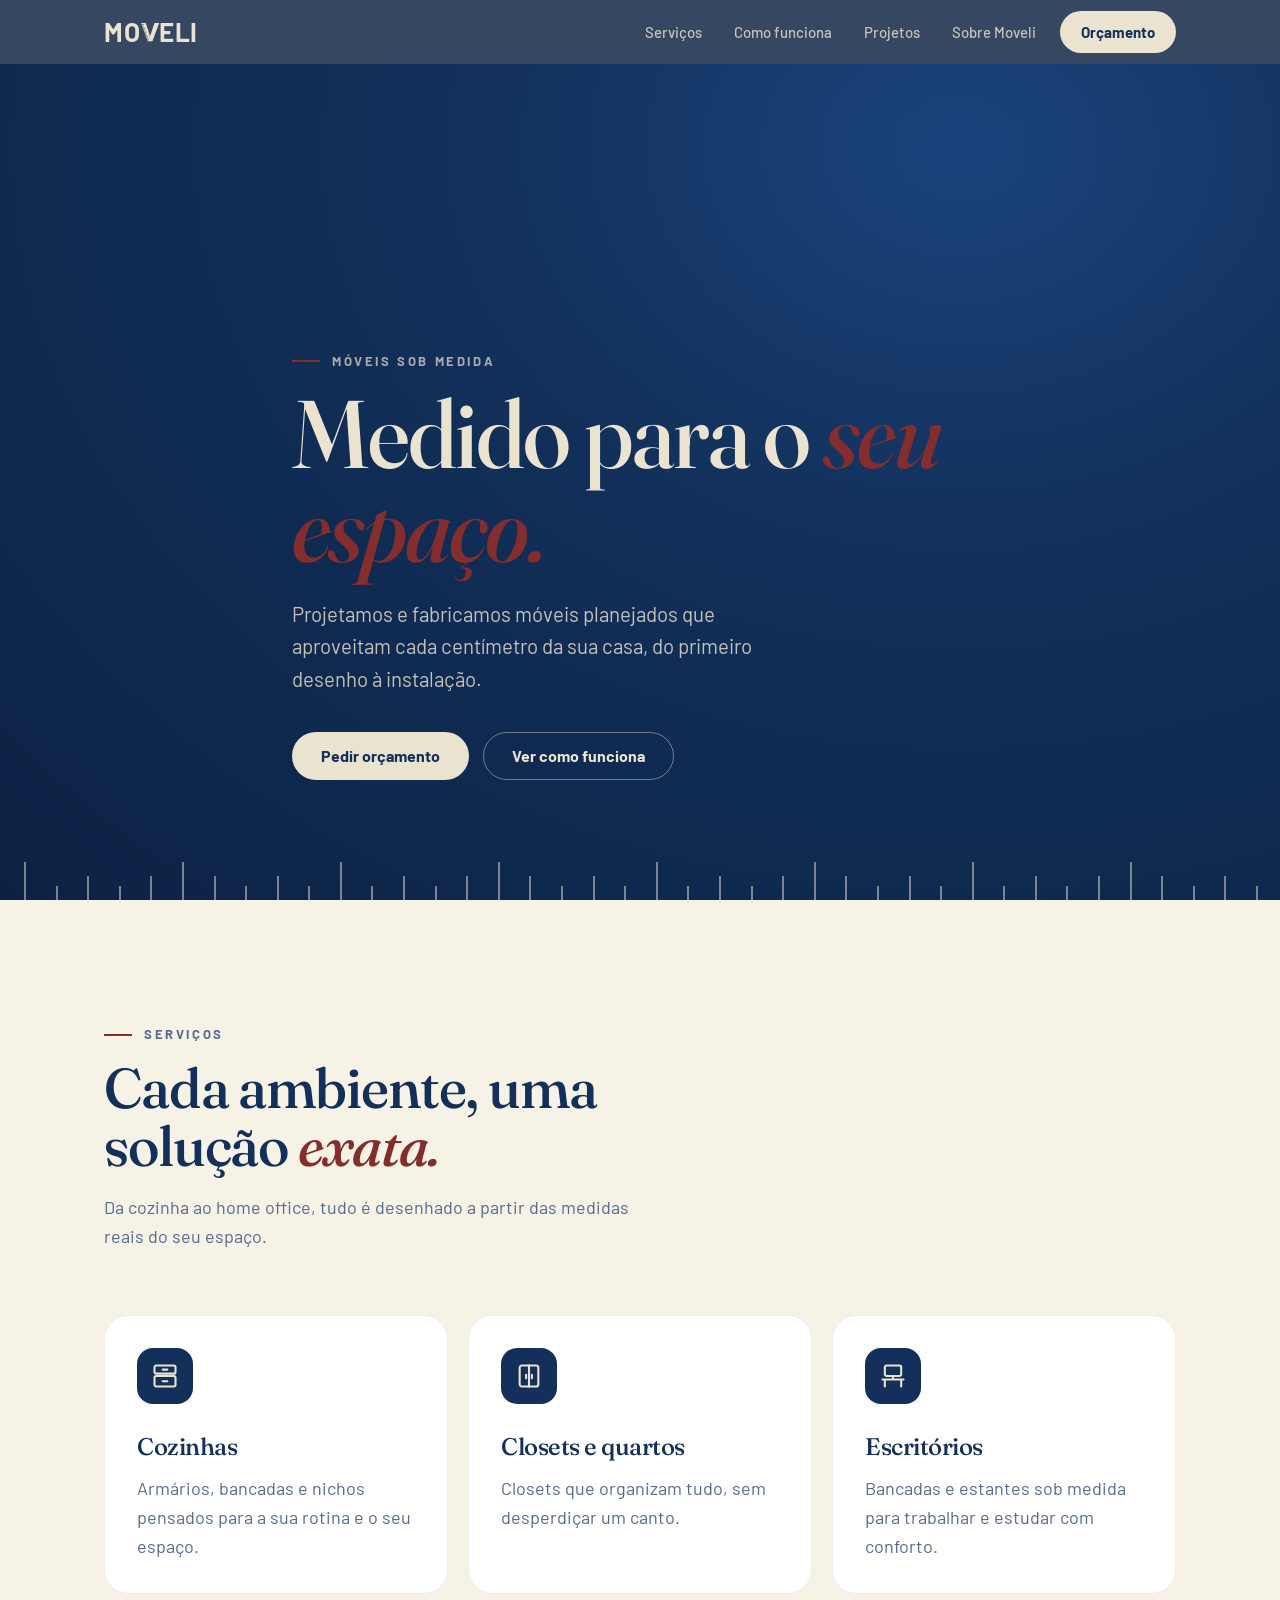
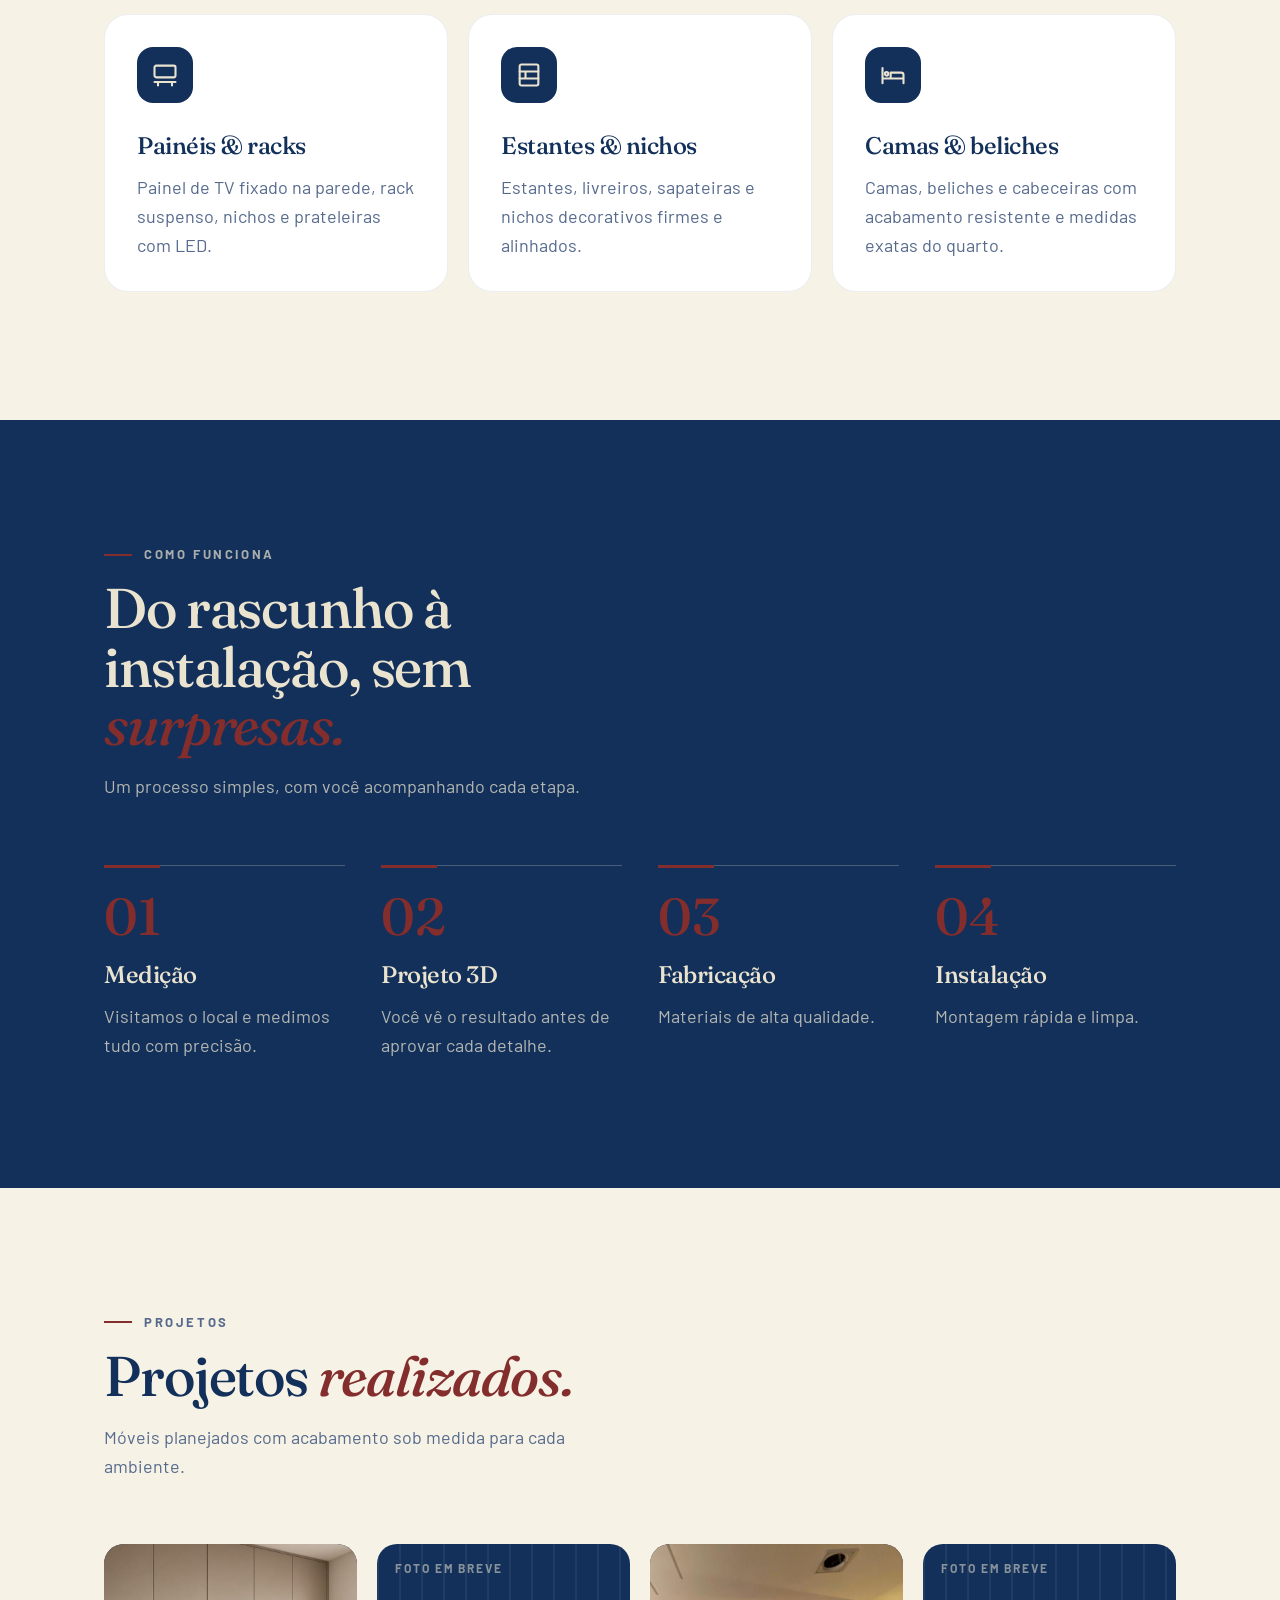
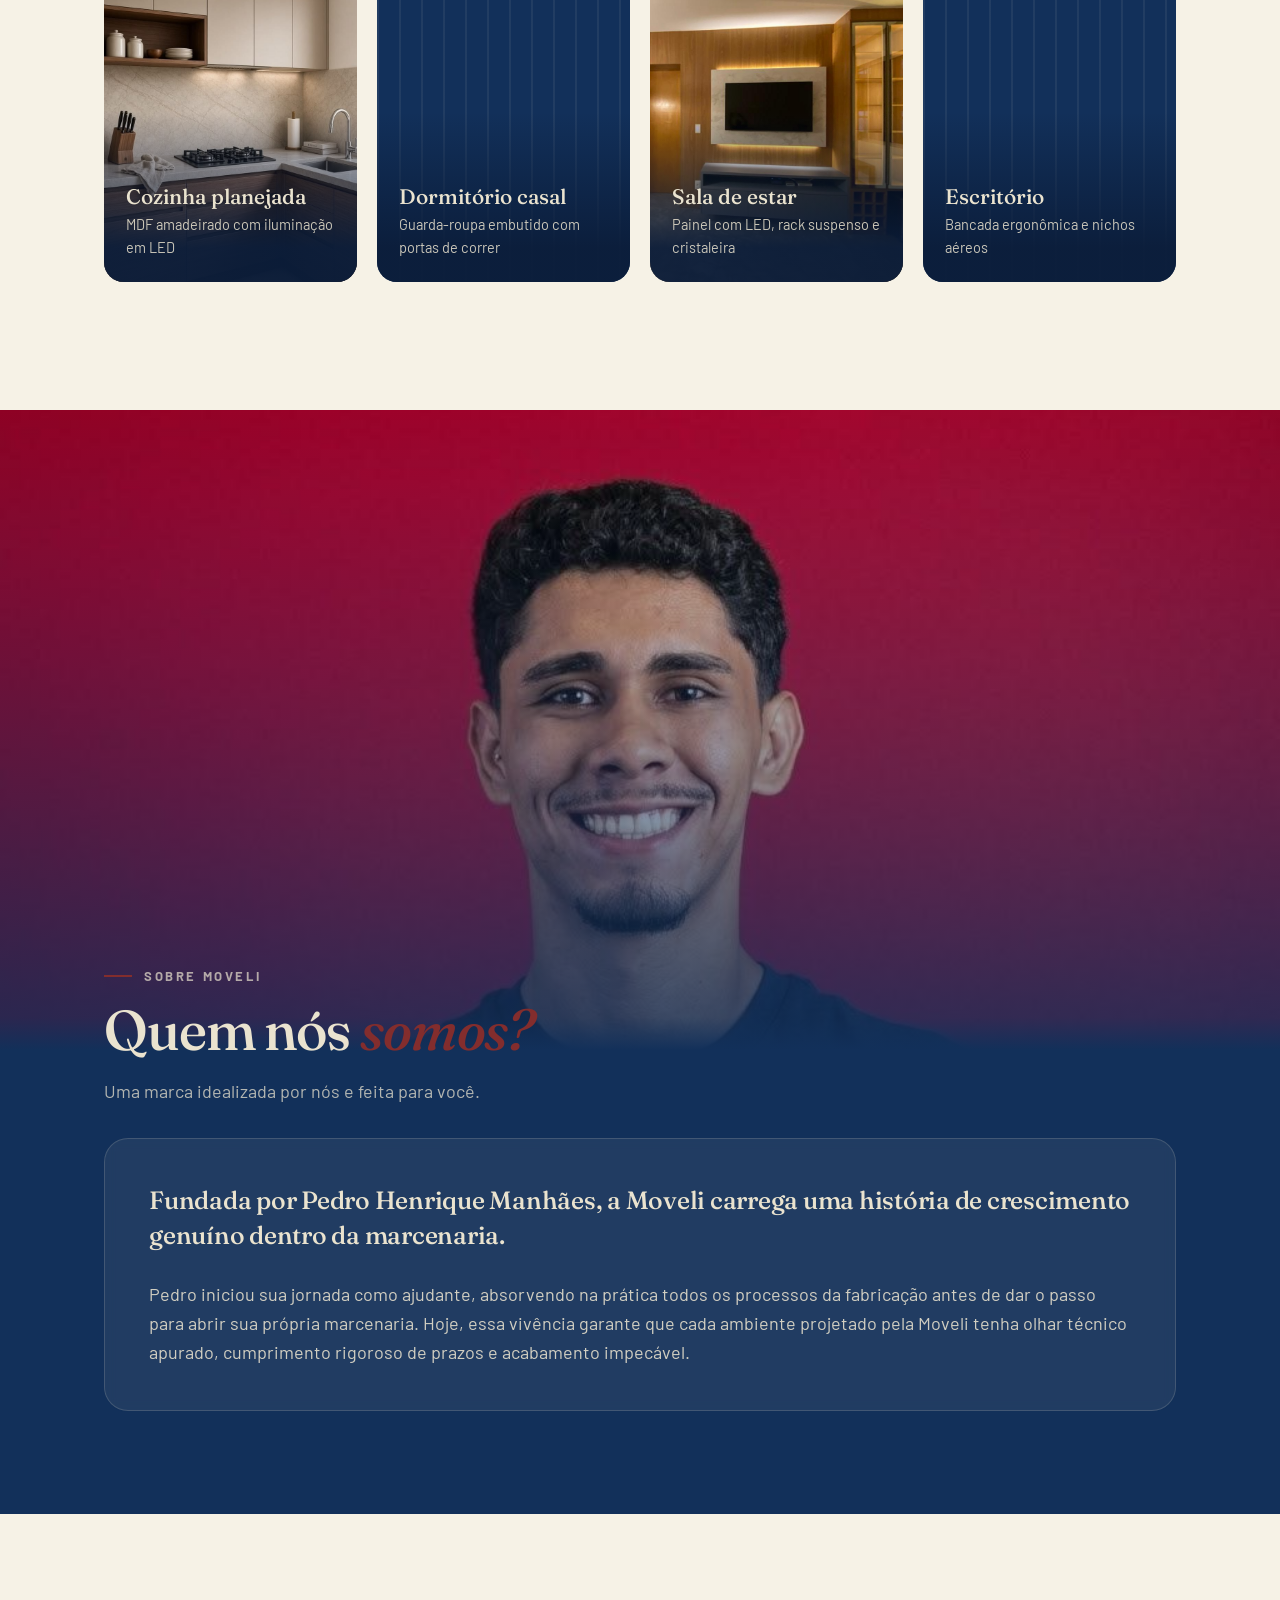
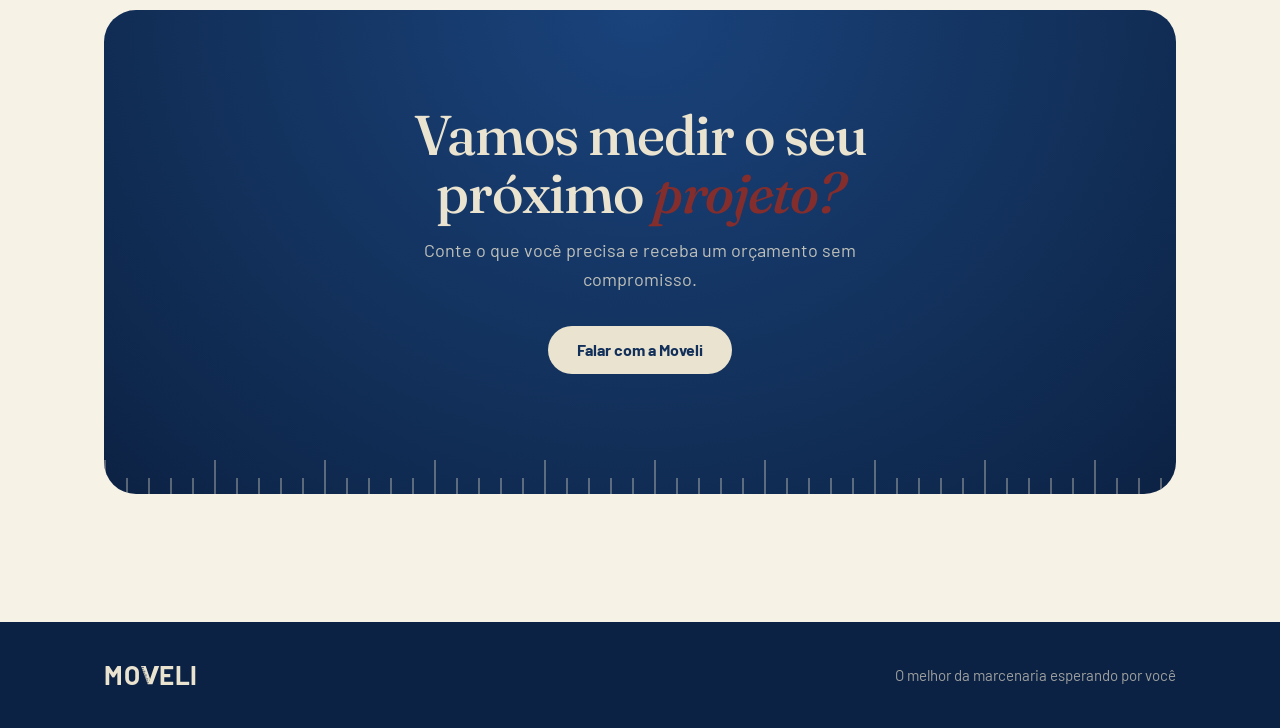
==== home.html @ 9008c2fb "Primeiro envio do site Moveli" ====
<!DOCTYPE html>
<html lang="pt-BR">

<head>
    <meta charset="utf-8">
    <meta name="viewport" content="width=device-width, initial-scale=1, viewport-fit=cover">
    <title>Moveli – Móveis sob medida</title>
    <meta name="description"
        content="Móveis planejados sob medida: cozinhas, closets, home office e painéis. Projeto 3D, fabricação com materiais de qualidade e instalação com garantia.">
    <meta name="theme-color" content="#0c2244">
    <link rel="icon"
        href="data:image/svg+xml,<svg xmlns='http://www.w3.org/2000/svg' viewBox='0 0 100 100'><rect width='100' height='100' rx='22' fill='%2312305a'/><text x='50' y='72' font-size='62' text-anchor='middle' fill='%23eae3cf' font-family='Arial' font-weight='700'>M</text></svg>">
    <link rel="preconnect" href="https://fonts.googleapis.com">
    <link rel="preconnect" href="https://fonts.gstatic.com" crossorigin>
    <link
        href="https://fonts.googleapis.com/css2?family=Barlow:wght@400;500;700&family=Fraunces:ital,opsz,wght@0,9..144,400..600;1,9..144,400..600&display=swap"
        rel="stylesheet">
    <link rel="stylesheet" href="style.css">
</head>

<body>
    <header>
        <div class="wrap">
            <nav>
                <a href="#topo" class="logo" aria-label="Moveli, início">MO<svg data-v viewBox="0 0 100 100"
                        aria-hidden="true"></svg>ELI</a>
                <ul id="menu">
                    <li><a href="#servicos">Serviços</a></li>
                    <li><a href="#processo">Como funciona</a></li>
                    <li><a href="#projetos">Projetos</a></li>
                    <li><a href="#sobre">Sobre Moveli</a></li>
                    <li class="m-only"><a class="btn" href="#contato">Pedir orçamento</a></li>
                </ul>
                <a href="#contato" class="btn sm nav-cta">Orçamento</a>
                <button class="burger" type="button" aria-label="Abrir menu" aria-expanded="false"
                    aria-controls="menu"><span></span><span></span></button>
            </nav>
        </div>
    </header>

    <main id="topo">
        <div class="hero">
            <div class="wrap">
                <p class="eyebrow">Móveis sob medida</p>
                <h1>Medido para o <em>seu espaço.</em></h1>
                <p class="sub">Projetamos e fabricamos móveis planejados que aproveitam cada centímetro da sua casa, do
                    primeiro desenho à instalação.</p>
                <div class="cta"><a class="btn" href="#contato">Pedir orçamento</a><a class="btn line"
                        href="#processo">Ver como funciona</a></div>
            </div>
            <div class="ruler" aria-hidden="true"></div>
        </div>

        <section id="servicos">
            <div class="wrap">
                <p class="eyebrow rv">Serviços</p>
                <h2 class="rv">Cada ambiente, uma solução <em>exata.</em></h2>
                <p class="lead rv">Da cozinha ao home office, tudo é desenhado a partir das medidas reais do seu espaço.
                </p>
                <div class="cards">
                    <div class="card rv">
                        <div class="ico"><svg viewBox="0 0 24 24" aria-hidden="true">
                                <rect x="3" y="3" width="18" height="7" rx="1.5" />
                                <rect x="3" y="12" width="18" height="9" rx="1.5" />
                                <path d="M10 6.5h4M10 16.5h4" />
                            </svg></div>
                        <h3>Cozinhas</h3>
                        <p>Armários, bancadas e nichos pensados para a sua rotina e o seu espaço.</p>
                    </div>
                    <div class="card rv">
                        <div class="ico"><svg viewBox="0 0 24 24" aria-hidden="true">
                                <rect x="4" y="3" width="16" height="18" rx="2" />
                                <path d="M12 3v18M9.5 11v3M14.5 11v3" />
                            </svg></div>
                        <h3>Closets e quartos</h3>
                        <p>Closets que organizam tudo, sem desperdiçar um canto.</p>
                    </div>
                    <div class="card rv">
                        <div class="ico"><svg viewBox="0 0 24 24" aria-hidden="true">
                                <rect x="5" y="3" width="14" height="9" rx="1.5" />
                                <path d="M12 12v3M3 15h18M5 15v6M19 15v6" />
                            </svg></div>
                        <h3>Escritórios</h3>
                        <p>Bancadas e estantes sob medida para trabalhar e estudar com conforto.</p>
                    </div>
                    <div class="card rv">
                        <div class="ico"><svg viewBox="0 0 24 24" aria-hidden="true">
                                <rect x="3" y="4" width="18" height="10" rx="1.5" />
                                <path d="M3 18h18M6 18v3M18 18v3" />
                            </svg></div>
                        <h3>Painéis &amp; racks</h3>
                        <p>Painel de TV fixado na parede, rack suspenso, nichos e prateleiras com LED.</p>
                    </div>
                    <div class="card rv">
                        <div class="ico"><svg viewBox="0 0 24 24" aria-hidden="true">
                                <rect x="4" y="3" width="16" height="18" rx="1.5" />
                                <path d="M4 9h16M4 15h16M9 9v6" />
                            </svg></div>
                        <h3>Estantes &amp; nichos</h3>
                        <p>Estantes, livreiros, sapateiras e nichos decorativos firmes e alinhados.</p>
                    </div>
                    <div class="card rv">
                        <div class="ico"><svg viewBox="0 0 24 24" aria-hidden="true">
                                <path d="M3 19V6M3 15h18v4M21 15v-3a2 2 0 0 0-2-2h-9v5" />
                                <circle cx="6.5" cy="11" r="1.5" />
                            </svg></div>
                        <h3>Camas &amp; beliches</h3>
                        <p>Camas, beliches e cabeceiras com acabamento resistente e medidas exatas do quarto.</p>
                    </div>
                </div>
            </div>
        </section>

        <section id="processo" class="dark">
            <div class="wrap">
                <p class="eyebrow rv">Como funciona</p>
                <h2 class="rv">Do rascunho à instalação, sem <em>surpresas.</em></h2>
                <p class="lead rv">Um processo simples, com você acompanhando cada etapa.</p>
                <div class="steps">
                    <div class="step rv">
                        <h3>Medição</h3>
                        <p>Visitamos o local e medimos tudo com precisão.</p>
                    </div>
                    <div class="step rv">
                        <h3>Projeto 3D</h3>
                        <p>Você vê o resultado antes de aprovar cada detalhe.</p>
                    </div>
                    <div class="step rv">
                        <h3>Fabricação</h3>
                        <p>Materiais de alta qualidade.</p>
                    </div>
                    <div class="step rv">
                        <h3>Instalação</h3>
                        <p>Montagem rápida e limpa.</p>
                    </div>
                </div>
            </div>
        </section>

        <section id="projetos">
            <div class="wrap">
                <p class="eyebrow rv">Projetos</p>
                <h2 class="rv">Projetos <em>realizados.</em></h2>
                <p class="lead rv">Móveis planejados com acabamento sob medida para cada ambiente.</p>
                <div class="portfolio-grid">
                    <figure class="projeto-card rv"><img src="img/cozinha_mov.jpg" alt="Cozinha planejada sob medida"
                            width="900" height="1200" loading="lazy">
                        <figcaption><strong>Cozinha planejada</strong><span>MDF amadeirado com iluminação em LED</span>
                        </figcaption>
                    </figure>
                    <figure class="projeto-card rv"><img src="img/quarto.jpg" alt="Guarda-roupa e painel sob medida"
                            width="900" height="1200" loading="lazy">
                        <figcaption><strong>Dormitório casal</strong><span>Guarda-roupa embutido com portas de
                                correr</span></figcaption>
                    </figure>
                    <figure class="projeto-card rv"><img src="img/sala_site1.jpeg" alt="Painel de TV ripado sob medida"
                            width="900" height="1200" loading="lazy">
                        <figcaption><strong>Sala de estar</strong><span>Painel com LED, rack suspenso e cristaleira</span>
                        </figcaption>
                    </figure>
                    <figure class="projeto-card rv"><img src="img/escritorio.jpg" alt="Home office planejado"
                            width="900" height="1200" loading="lazy">
                        <figcaption><strong>Escritório</strong><span>Bancada ergonômica e nichos aéreos</span>
                        </figcaption>
                    </figure>
                </div>
            </div>
        </section>

        <section id="sobre" class="dark sobre">
            <figure class="sobre-foto">
                <img src="img/pedro_foto.jpeg" alt="Equipe da Moveli" loading="lazy">
            </figure>

            <div class="wrap">
                <div class="sobre-conteudo">
                    <p class="eyebrow rv">Sobre Moveli</p>
                    <h2 class="rv">Quem nós <em>somos?</em></h2>
                    <p class="lead rv">Uma marca idealizada por nós e feita para você.</p>

                    <div class="sobre-texto rv">
                        <p>Fundada por Pedro Henrique Manhães, a Moveli carrega uma história de crescimento genuíno dentro da marcenaria.</p>
                        <p>Pedro iniciou sua jornada como ajudante, absorvendo na prática todos os processos da fabricação antes de dar o passo para abrir sua própria marcenaria. Hoje, essa vivência garante que cada ambiente projetado pela Moveli tenha olhar técnico apurado, cumprimento rigoroso de prazos e acabamento impecável.</p>
                        
                </div>
            </div>
        </section>


        <section id="contato">
            <div class="wrap">
                <div class="final rv">
                    <h2>Vamos medir o seu próximo <em>projeto?</em></h2>
                    <p>Conte o que você precisa e receba um orçamento sem compromisso.</p>
                    <div class="cta">
                        <a class="btn" href="mailto:contato@moveli.com.br">Falar com a Moveli</a>
                        <a class="btn line" data-wa target="_blank" rel="noopener" hidden>Chamar no WhatsApp</a>
                    </div>
                </div>
            </div>
        </section>
    </main>

    <footer>
        <div class="wrap">
            <a href="#topo" class="logo" aria-label="Moveli, voltar ao topo">MO<svg data-v viewBox="0 0 100 100"
                    aria-hidden="true"></svg>ELI</a>
            <span>O melhor da marcenaria esperando por você</span>
        </div>
    </footer>

    <script src="script.js"></script>
</body>

</html>
---- style.css ----
/* ===== Moveli – style.css ===== */
:root {
  --navy: #12305a;
  --navy2: #0c2244;
  --cream: #eae3cf;
  --paper: #f6f2e6;
  --mut: #566a8c;
  --wood: #832d2d;
  --ease: cubic-bezier(.22, 1, .36, 1);
  --head: 64px;
  --serif: "Fraunces", Georgia, "Times New Roman", serif;
  --sans: "Barlow", system-ui, Arial, sans-serif;
  --pad: max(24px, env(safe-area-inset-left, 0px), env(safe-area-inset-right, 0px));
}

*,
*::before,
*::after {
  box-sizing: border-box
}

[hidden] {
  display: none !important
}

html {
  scroll-behavior: smooth;
  scroll-padding-top: calc(var(--head) + env(safe-area-inset-top, 0px) + 8px);
  -webkit-text-size-adjust: 100%
}

body {
  margin: 0;
  font: 400 clamp(16px, 1.1vw + 11px, 18px)/1.6 var(--sans);
  background: var(--paper);
  color: var(--navy);
  overflow-x: clip;
  -webkit-font-smoothing: antialiased
}

body.menu-open {
  overflow: hidden
}

img {
  max-width: 100%;
  display: block
}

a {
  color: inherit;
  text-decoration: none
}

:focus-visible {
  outline: 2px solid var(--wood);
  outline-offset: 3px;
  border-radius: 6px
}

h1,
h2,
h3 {
  font-family: var(--serif);
  font-weight: 500;
  letter-spacing: -.02em;
  margin: 0;
  font-optical-sizing: auto
}

h1 em,
h2 em {
  font-style: italic;
  color: var(--wood)
}

.wrap {
  max-width: 1120px;
  margin: 0 auto;
  padding: 0 var(--pad)
}

.wrap-center {
  max-width: 1120px;
  margin: 0 auto;
  padding: 0 var(--pad);
  text-align: center;
  display: flex;
  flex-direction: column;
  align-items: center;
}

/* logo */
.logo {
  display: inline-flex;
  align-items: center;
  font: 700 26px/1 var(--sans);
  letter-spacing: .02em
}

.logo svg {
  height: .7em;
  width: .7em;
  margin: 0 .02em;
  overflow: visible
}

/* header */
header {
  position: sticky;
  top: 0;
  z-index: 20;
  color: var(--cream);
  padding-top: env(safe-area-inset-top, 0px);
  isolation: isolate
}

header::before {
  content: "";
  position: absolute;
  inset: 0;
  z-index: -1;
  background: rgba(12, 34, 68, .82);
  -webkit-backdrop-filter: blur(14px);
  backdrop-filter: blur(14px);
  transition: background .35s, box-shadow .35s
}

header.scrolled::before {
  background: rgba(12, 34, 68, .96);
  box-shadow: 0 8px 30px -12px rgba(0, 0, 0, .45)
}

nav {
  display: flex;
  align-items: center;
  justify-content: space-between;
  height: var(--head);
  gap: 24px
}

nav .logo,
.burger {
  position: relative;
  z-index: 2
}

nav ul {
  display: flex;
  gap: 32px;
  list-style: none;
  margin: 0 0 0 auto;
  padding: 0;
  font-weight: 500;
  font-size: 15px
}

nav ul a {
  position: relative;
  opacity: .8;
  transition: opacity .3s;
  padding: 8px 0
}

nav ul a::after {
  content: "";
  position: absolute;
  left: 0;
  right: 0;
  bottom: 2px;
  height: 1.5px;
  background: var(--wood);
  transform: scaleX(0);
  transform-origin: left;
  transition: transform .4s var(--ease)
}

nav ul a:hover,
nav ul a[aria-current] {
  opacity: 1
}

nav ul a:hover::after,
nav ul a[aria-current]::after {
  transform: scaleX(1)
}

.m-only {
  display: none
}

.burger {
  display: none;
  width: 44px;
  height: 44px;
  margin-right: -10px;
  border: 0;
  background: none;
  cursor: pointer;
  padding: 0
}

.burger span {
  display: block;
  width: 24px;
  height: 2px;
  margin: 6px auto;
  background: var(--cream);
  border-radius: 2px;
  transition: transform .4s var(--ease)
}

body.menu-open .burger span:first-child {
  transform: translateY(4px) rotate(45deg)
}

body.menu-open .burger span:last-child {
  transform: translateY(-4px) rotate(-45deg)
}

/* buttons */
.btn {
  display: inline-flex;
  align-items: center;
  justify-content: center;
  min-height: 48px;
  padding: 0 28px;
  border-radius: 999px;
  border: 1.5px solid transparent;
  background: var(--cream);
  color: var(--navy);
  font: 700 16px/1 var(--sans);
  cursor: pointer;
  transition: transform .35s var(--ease), box-shadow .35s, background .3s, color .3s, border-color .3s
}

.btn.sm {
  min-height: 42px;
  padding: 0 20px;
  font-size: 15px
}

.btn.line {
  background: transparent;
  color: var(--cream);
  border-color: rgba(234, 227, 207, .45)
}

.btn.dark {
  background: var(--navy);
  color: var(--cream)
}

.btn:active {
  transform: scale(.97)
}

@media(hover:hover) {
  .btn:hover {
    transform: translateY(-2px);
    box-shadow: 0 12px 26px -10px rgba(0, 0, 0, .45)
  }

  .btn.line:hover {
    background: var(--cream);
    color: var(--navy)
  }
}

/* hero */
.hero {
  position: relative;
  overflow: hidden;
  color: var(--cream);
  background: radial-gradient(ellipse at 75% 10%, #1a437c 0%, var(--navy) 38%, var(--navy2) 100%);
  min-height: calc(100vh - var(--head));
  min-height: min(calc(100dvh - var(--head)), 840px);
  display: flex;
  flex-direction: column;
  justify-content: flex-end
}

.hero .wrap {
  padding-top: 96px;
  padding-bottom: 72px
}

.hero .wrap>* {
  animation: up 1s var(--ease) both
}

.hero .wrap>:nth-child(2) {
  animation-delay: .12s
}

.hero .wrap>:nth-child(3) {
  animation-delay: .24s
}

.hero .wrap>:nth-child(4) {
  animation-delay: .36s
}

@keyframes up {
  from {
    opacity: 0;
    transform: translateY(28px)
  }
}

.hero h1 {
  font-size: clamp(44px, 8.2vw, 96px);
  line-height: .98;
  max-width: 12ch;
  margin-bottom: 24px
}

.hero p.sub {
  font-size: clamp(17px, 1.6vw, 21px);
  max-width: 520px;
  opacity: .82;
  margin: 0 0 36px
}

.cta {
  display: flex;
  gap: 14px;
  flex-wrap: wrap
}

.eyebrow {
  display: flex;
  align-items: center;
  gap: 12px;
  margin: 0 0 18px;
  font: 700 13px/1 var(--sans);
  letter-spacing: .2em;
  text-transform: uppercase;
  color: var(--mut)
}

.eyebrow::before {
  content: "";
  width: 28px;
  height: 2px;
  background: var(--wood)
}

.hero .eyebrow,
.dark .eyebrow {
  color: rgba(234, 227, 207, .7)
}

.ruler {
  position: relative;
  height: 48px;
  pointer-events: none;
  margin: 0 var(--pad)
}

.ruler-tick {
  position: absolute;
  bottom: 0;
  width: 2px;
  background: rgba(234, 227, 207, .5);
  transform-origin: bottom;
  transition: opacity .45s var(--ease), transform .45s var(--ease)
}

.ruler-tick.puxada {
  opacity: 0;
  transform: translateY(-22px) scaleY(.2)
}

/* sections */
section {
  padding: clamp(72px, 10vw, 128px) 0
}

h2 {
  font-size: clamp(32px, 5vw, 56px);
  line-height: 1.04;
  max-width: 16ch;
  margin-bottom: 18px
}

.lead {
  color: var(--mut);
  font-size: clamp(17px, 1.4vw, 20px);
  max-width: 540px;
  margin: 0 0 clamp(40px, 6vw, 64px)
}

.dark {
  background: var(--navy);
  color: var(--cream)
}

.dark .lead {
  color: rgba(234, 227, 207, .75)
}

/* services */
.cards {
  display: grid;
  grid-template-columns: repeat(auto-fit, minmax(min(100%, 290px), 1fr));
  gap: 20px
}

.card {
  background: #fff;
  border: 1px solid rgba(18, 48, 90, .08);
  border-radius: 24px;
  padding: 32px
}

.card .ico {
  width: 56px;
  height: 56px;
  border-radius: 16px;
  background: var(--navy);
  display: grid;
  place-items: center;
  margin-bottom: 24px;
  transition: background .4s, transform .5s var(--ease)
}

.card .ico svg {
  width: 28px;
  height: 28px;
  fill: none;
  stroke: var(--cream);
  stroke-width: 1.8;
  stroke-linecap: round;
  stroke-linejoin: round;
  transition: stroke .4s
}

.card h3 {
  font-size: 24px;
  margin-bottom: 8px
}

.card p {
  margin: 0;
  color: var(--mut)
}

@media(hover:hover) {
  .card:hover {
    transform: translateY(-6px);
    box-shadow: 0 22px 44px -22px rgba(18, 48, 90, .4)
  }

  .card:hover .ico {
    background: var(--wood);
    transform: rotate(-6deg)
  }

  .card:hover .ico svg {
    stroke: var(--navy2)
  }
}

/* process */
.steps {
  display: grid;
  grid-template-columns: repeat(auto-fit, minmax(min(100%, 230px), 1fr));
  gap: 36px;
  counter-reset: s
}

.step {
  position: relative;
  border-top: 1px solid rgba(234, 227, 207, .25);
  padding-top: 24px;
  counter-increment: s
}

.step::after {
  content: "";
  position: absolute;
  top: -1px;
  left: 0;
  height: 3px;
  width: 0;
  background: var(--wood);
  transition: width 1.1s var(--ease) var(--d, 0s)
}

.step.in::after {
  width: 56px
}

.step::before {
  content: "0" counter(s);
  display: block;
  font: 500 52px/1 var(--serif);
  color: var(--wood);
  margin-bottom: 14px
}

.step h3 {
  font-size: 24px;
  margin-bottom: 8px
}

.step p {
  margin: 0;
  opacity: .75
}

/* portfolio */
.portfolio-grid {
  display: grid;
  grid-template-columns: repeat(auto-fit, minmax(min(100%, 250px), 1fr));
  gap: 20px
}

.projeto-card {
  position: relative;
  margin: 0;
  border-radius: 20px;
  overflow: hidden;
  aspect-ratio: 3/4;
  background: var(--navy) repeating-linear-gradient(90deg, rgba(234, 227, 207, .07) 0 2px, transparent 2px 22px);
  isolation: isolate
}

.projeto-card img {
  position: absolute;
  inset: 0;
  width: 100%;
  height: 100%;
  object-fit: cover;
  transition: transform .9s var(--ease)
}

.projeto-card.sem-foto img {
  display: none
}

.projeto-card.sem-foto::before {
  content: "Foto em breve";
  position: absolute;
  top: 18px;
  left: 18px;
  font: 700 12px/1 var(--sans);
  letter-spacing: .16em;
  text-transform: uppercase;
  color: rgba(234, 227, 207, .55)
}

.projeto-card figcaption {
  position: absolute;
  inset: auto 0 0;
  padding: 72px 22px 22px;
  display: flex;
  flex-direction: column;
  gap: 4px;
  color: var(--cream);
  background: linear-gradient(to top, rgba(11, 29, 58, .95) 20%, transparent)
}

.projeto-card strong {
  font: 500 21px/1.2 var(--serif)
}

.projeto-card figcaption span {
  font-size: 14.5px;
  opacity: .85
}

@media(hover:hover) {
  .projeto-card:hover img {
    transform: scale(1.06)
  }
}

/* cta */
#contato {
  padding-top: 0
}

.final {
  position: relative;
  overflow: hidden;
  text-align: center;
  color: var(--cream);
  border-radius: 32px;
  padding: clamp(52px, 8vw, 96px) 24px clamp(72px, 10vw, 120px);
  background: radial-gradient(ellipse at 50% 0%, #1a437c, var(--navy) 60%, var(--navy2));
  margin: clamp(48px, 8vw, 96px) auto 0;
}

.final::after {
  content: "";
  position: absolute;
  left: 0;
  right: 0;
  bottom: 0;
  height: 34px;
  opacity: .35;
  background: repeating-linear-gradient(90deg, var(--cream) 0 2px, transparent 2px 22px) bottom/100% 16px no-repeat, repeating-linear-gradient(90deg, var(--cream) 0 2px, transparent 2px 110px) bottom/100% 34px no-repeat
}

.final h2 {
  margin: 0 auto 14px
}

.final p {
  margin: 0 auto 32px;
  max-width: 460px;
  opacity: .8
}

.final .cta {
  justify-content: center
}

/* footer */
footer {
  background: var(--navy2);
  color: var(--cream);
  padding: 40px 0 calc(40px + env(safe-area-inset-bottom, 0px));
  font-size: 15px
}

footer .wrap {
  display: flex;
  justify-content: space-between;
  align-items: center;
  flex-wrap: wrap;
  gap: 16px 32px
}

footer span {
  opacity: .65
}

/* reveal */
.rv {
  opacity: 0;
  translate: 0 26px;
  transition: opacity .9s var(--ease) var(--d, 0s), translate .9s var(--ease) var(--d, 0s), transform .4s var(--ease), box-shadow .4s
}

.rv-center {
  opacity: 0;
  translate: 0 26px;
  text-align: center;
  margin-inline: auto;
  /* opcional: centraliza o próprio bloco se ele tiver max-width */
  transition:
    opacity .9s var(--ease) var(--d, 0s),
    translate .9s var(--ease) var(--d, 0s),
    transform .4s var(--ease),
    box-shadow .4s;
}

.rv.in {
  opacity: 1;
  translate: 0 0
}

/* mobile */
@media(max-width:760px) {
  :root {
    --head: 60px
  }

  .burger {
    display: block
  }

  .nav-cta {
    display: none
  }

  nav ul {
    position: fixed;
    inset: 0;
    height: 100dvh;
    margin: 0;
    padding: 0 var(--pad);
    flex-direction: column;
    justify-content: center;
    gap: 6px;
    background: var(--navy2);
    font-size: clamp(30px, 9vw, 40px);
    font-family: var(--serif);
    opacity: 0;
    visibility: hidden;
    transition: opacity .4s var(--ease), visibility 0s .4s
  }

  body.menu-open nav ul {
    opacity: 1;
    visibility: visible;
    transition: opacity .4s var(--ease)
  }

  nav ul a {
    display: block;
    padding: 10px 0;
    opacity: 1
  }

  .m-only {
    display: block;
    margin-top: 22px
  }

  .m-only .btn {
    font-family: var(--sans)
  }

  .hero .wrap {
    padding-top: 72px;
    padding-bottom: 56px
  }

  .cta .btn {
    flex: 1 1 100%
  }

  .final {
    border-radius: 24px
  }
}

@media(prefers-reduced-motion:reduce) {
  html {
    scroll-behavior: auto
  }

  *,
  *::before,
  *::after {
    animation: none !important;
    transition-duration: .01ms !important;
    transition-delay: 0s !important
  }

  .rv {
    opacity: 1;
    translate: none
  }

  .step::after {
    width: 56px
  }
}

/* ===== Sobre ===== */
.sobre {
  position: relative;
  isolation: isolate;
  overflow: hidden;
  display: flex;
  align-items: flex-end;
  padding: clamp(280px, 48vw, 560px) 0 clamp(56px, 8vw, 112px)
}

.sobre>.wrap {
  width: 100%
}

.sobre-foto {
  position: absolute;
  inset: 0;
  margin: 0;
  z-index: -2;
  background: var(--navy2)
}

.sobre-foto img {
  display: block;
  width: 100%;
  height: 100%;
  object-fit: cover;
  object-position: center 12%
}

.sobre-foto.sem-foto img {
  display: none
}

/* camada azul: forte embaixo (onde fica o texto) e some para cima, revelando a foto */
.sobre::before {
  content: "";
  position: absolute;
  inset: 0;
  z-index: -1;
  pointer-events: none;
  background: linear-gradient(to top, var(--navy) 0%, var(--navy) 42%, rgba(18, 48, 90, .8) 45%, rgba(18, 48, 90, .35) 75%, rgba(18, 48, 90, 0) 100%)
}

.sobre-conteudo {
  max-width: none
}

.sobre-conteudo .lead {
  margin-bottom: 32px
}

.sobre-texto {
  background: rgba(234, 227, 207, .07);
  border: 1px solid rgba(234, 227, 207, .16);
  border-radius: 24px;
  padding: clamp(26px, 4vw, 44px);
  -webkit-backdrop-filter: blur(6px);
  backdrop-filter: blur(6px)
}

.sobre-texto p {
  margin: 0 0 1.1em;
  opacity: .88
}

.sobre-texto p:last-child {
  margin-bottom: 0
}

.sobre-texto p:first-child {
  opacity: 1;
  font: 500 clamp(20px, 2vw, 25px)/1.4 var(--serif);
  letter-spacing: -.01em
}

@media(max-width:700px) {
  .sobre-conteudo {
    max-width: none
  }

  .sobre-foto img {
    object-position: center top
  }
}
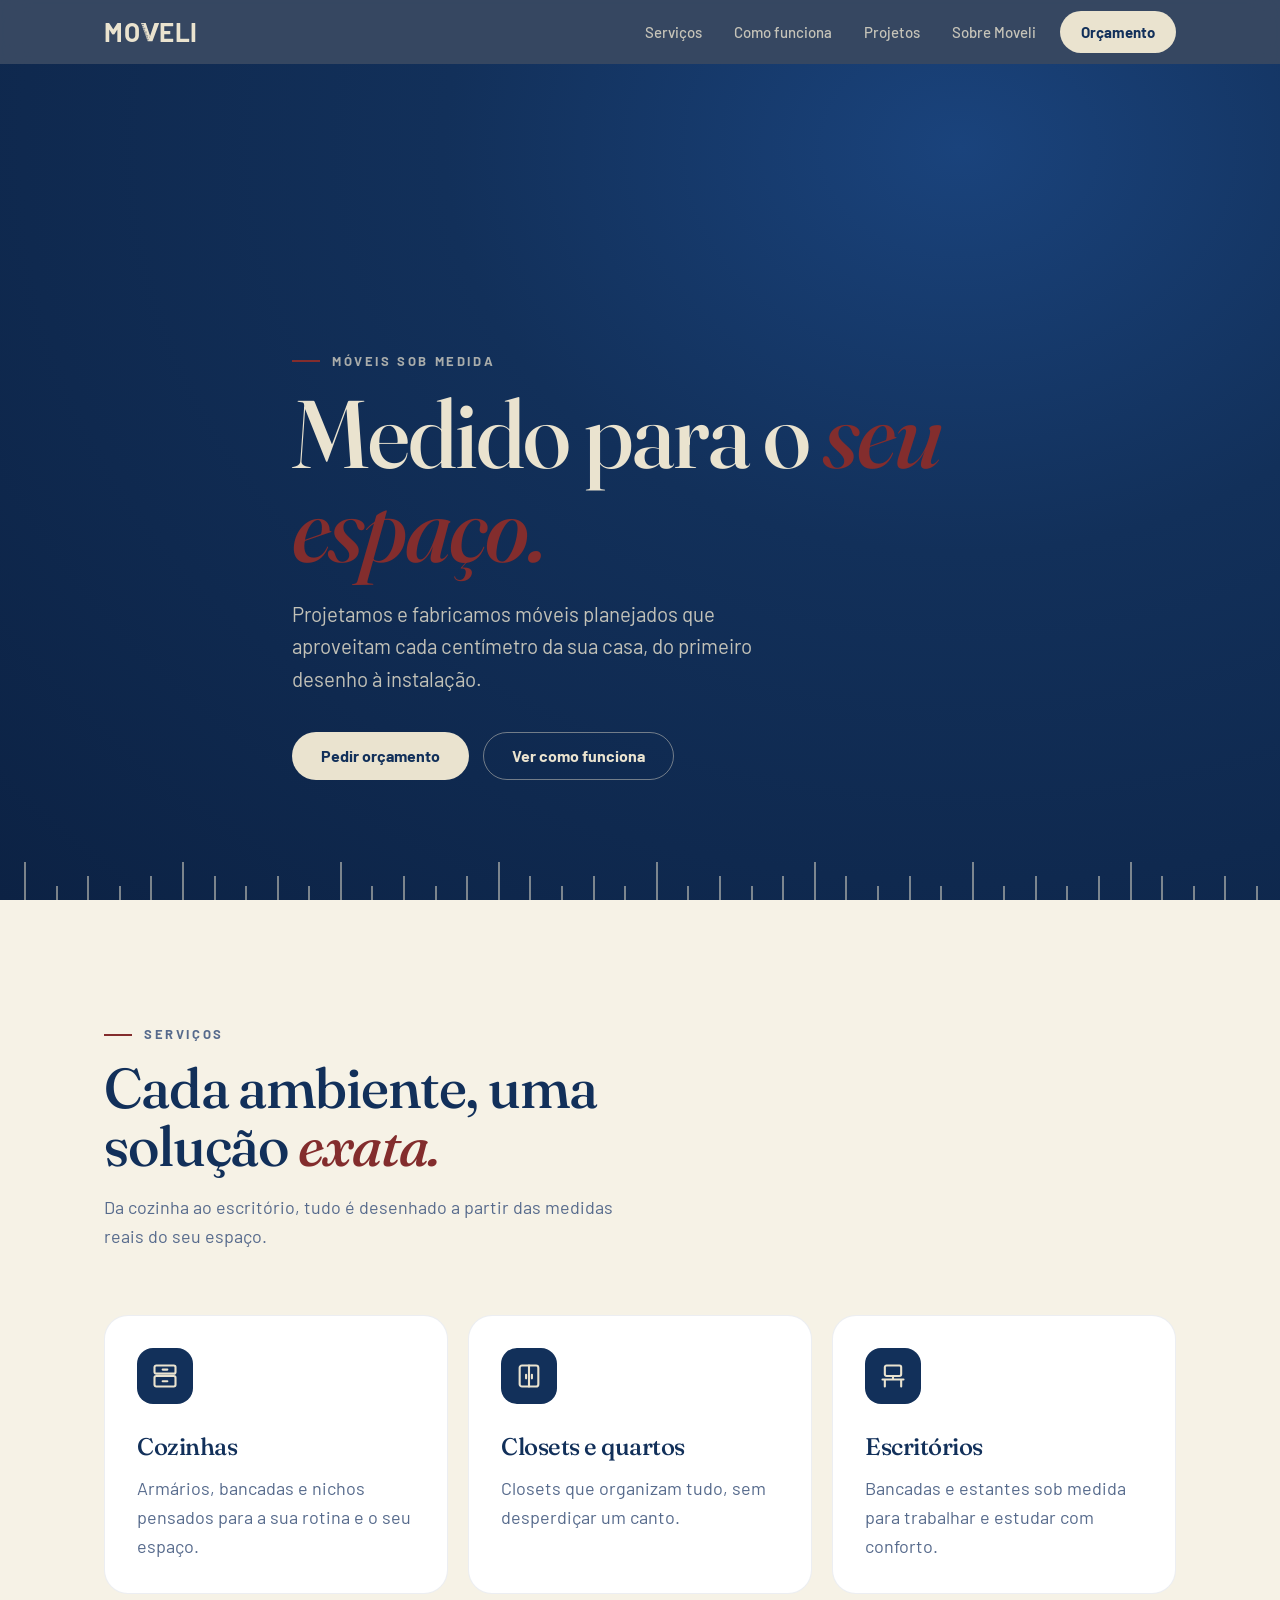
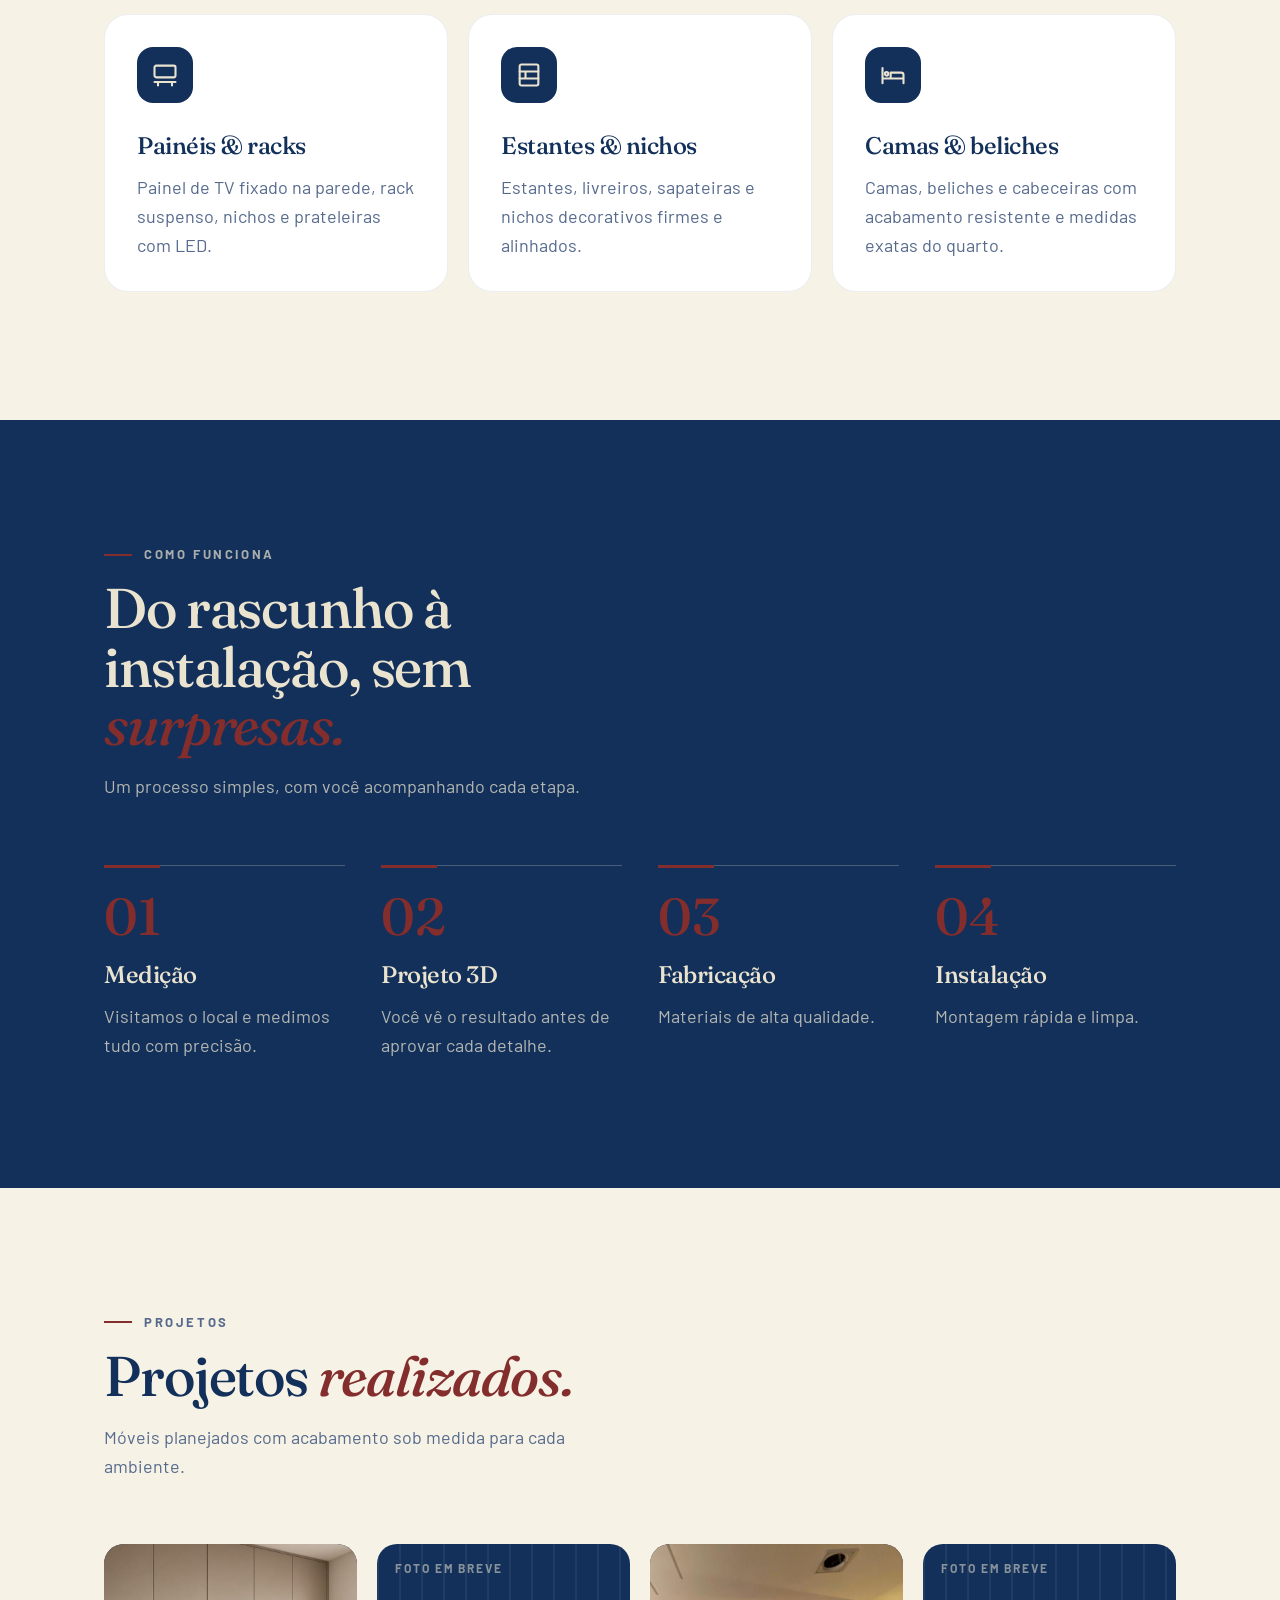
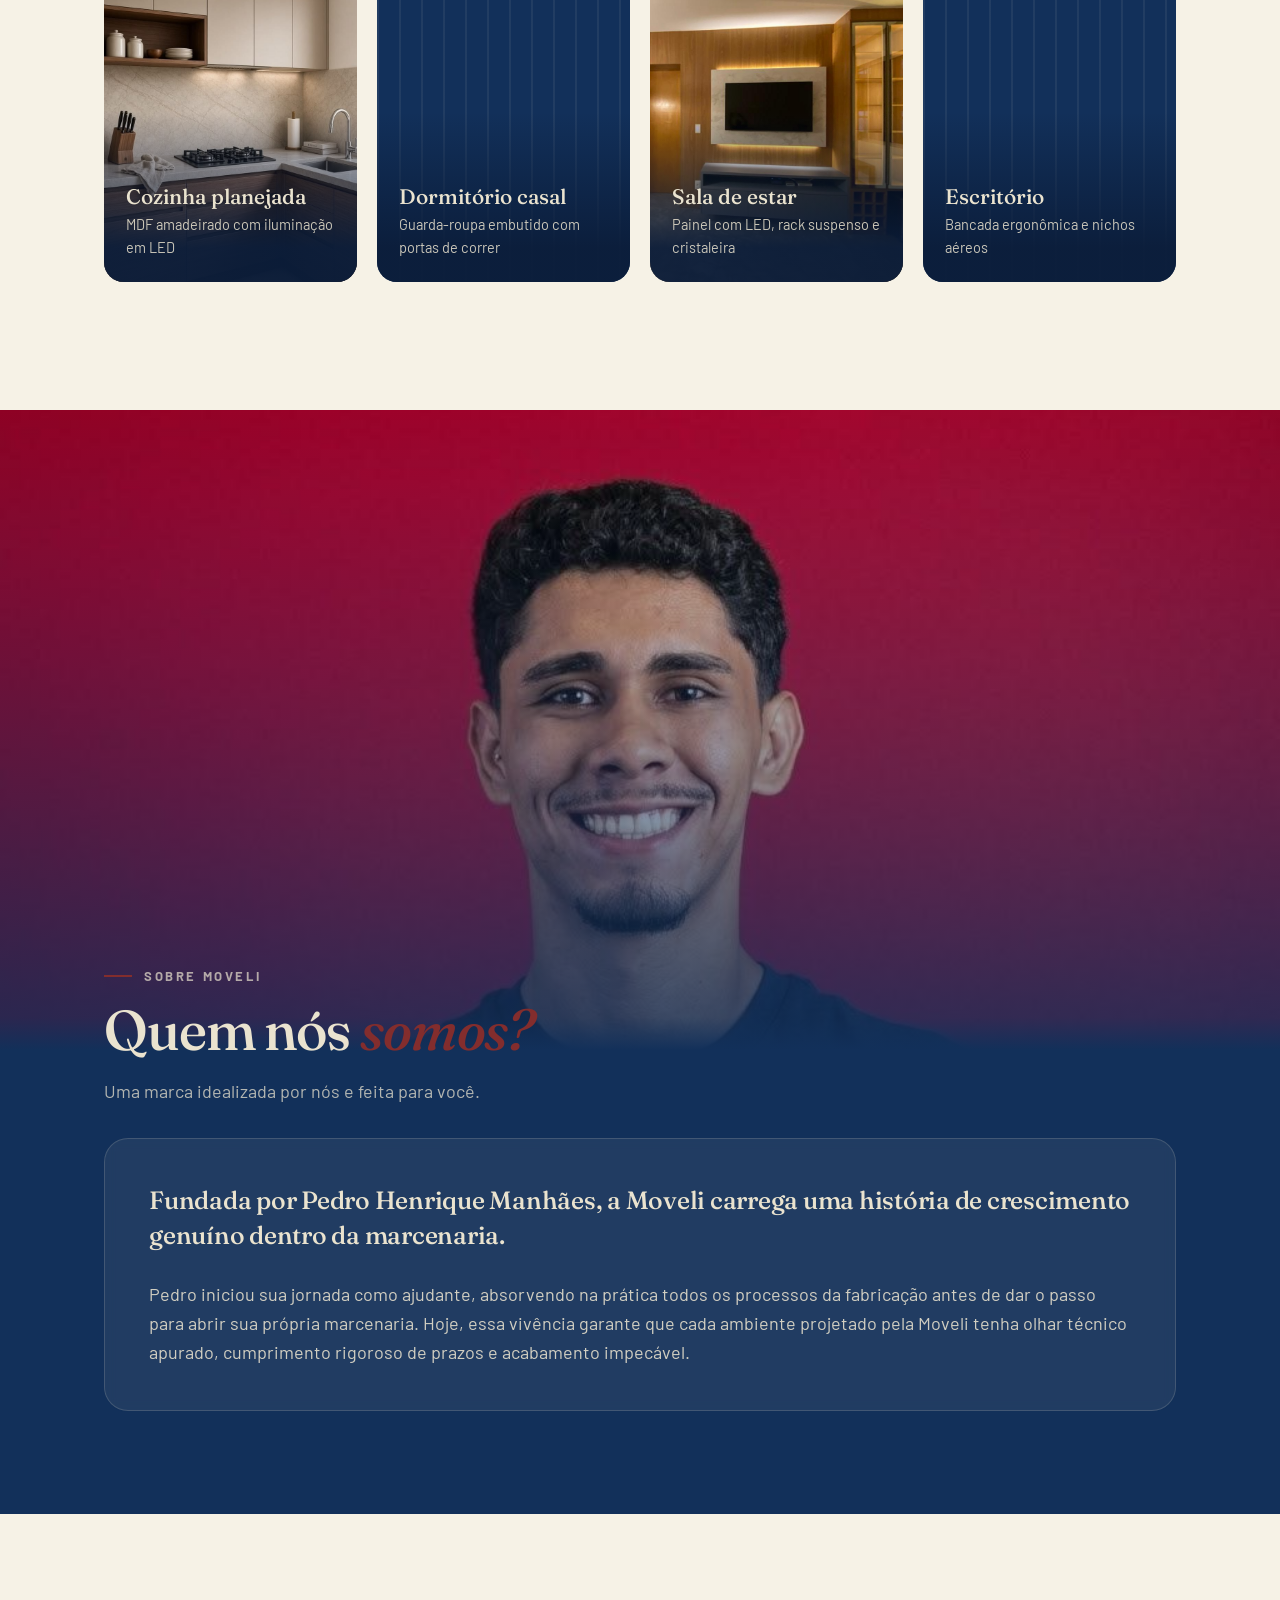
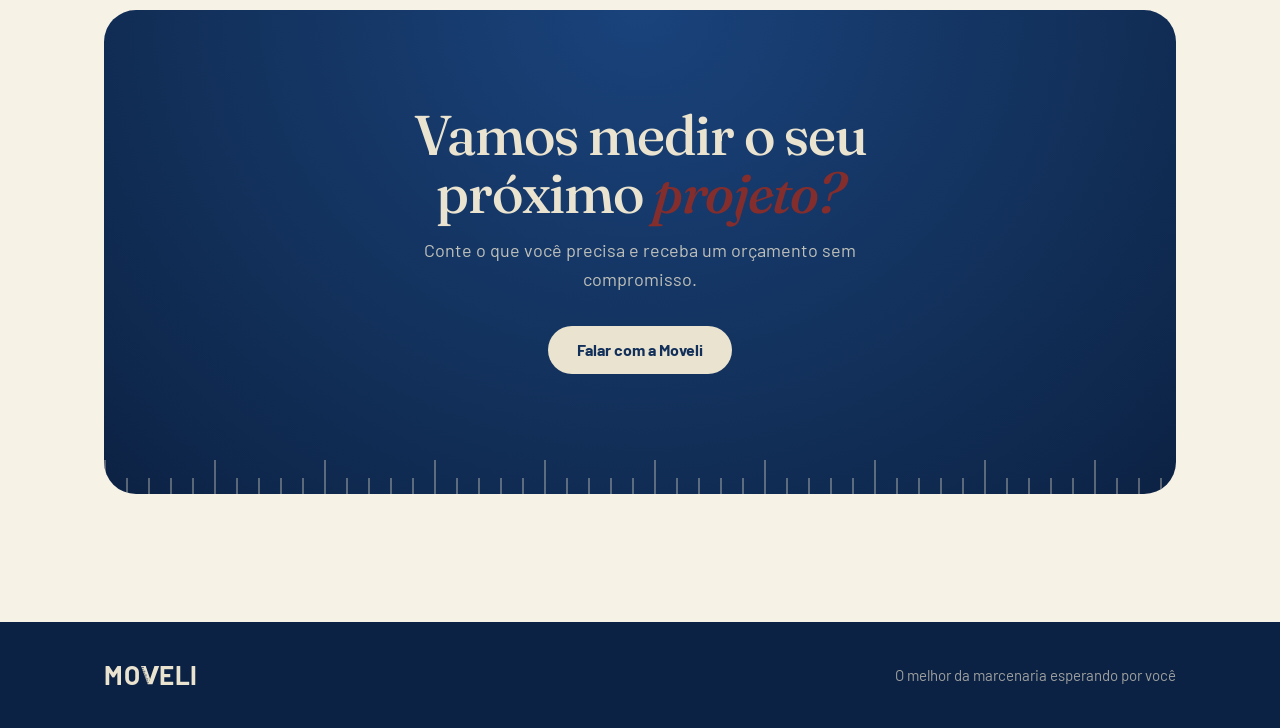
==== commit 75bd4638: "Adicionar acesso ao whatsapp" ====
--- a/home.html
+++ b/home.html
@@ -55,7 +55,7 @@
             <div class="wrap">
                 <p class="eyebrow rv">Serviços</p>
                 <h2 class="rv">Cada ambiente, uma solução <em>exata.</em></h2>
-                <p class="lead rv">Da cozinha ao home office, tudo é desenhado a partir das medidas reais do seu espaço.
+                <p class="lead rv">Da cozinha ao escritório, tudo é desenhado a partir das medidas reais do seu espaço.
                 </p>
                 <div class="cards">
                     <div class="card rv">
@@ -193,9 +193,8 @@
                     <h2>Vamos medir o seu próximo <em>projeto?</em></h2>
                     <p>Conte o que você precisa e receba um orçamento sem compromisso.</p>
                     <div class="cta">
-                        <a class="btn" href="mailto:contato@moveli.com.br">Falar com a Moveli</a>
-                        <a class="btn line" data-wa target="_blank" rel="noopener" hidden>Chamar no WhatsApp</a>
-                    </div>
+                
+                        <a class="btn" href="https://wa.me/5531982869067?text=Olá!%20Gostaria%20de%20fazer%20um%20orçamento%20com%20a%20Moveli." target="_blank" rel="noopener">Falar com a Moveli</a>
                 </div>
             </div>
         </section>
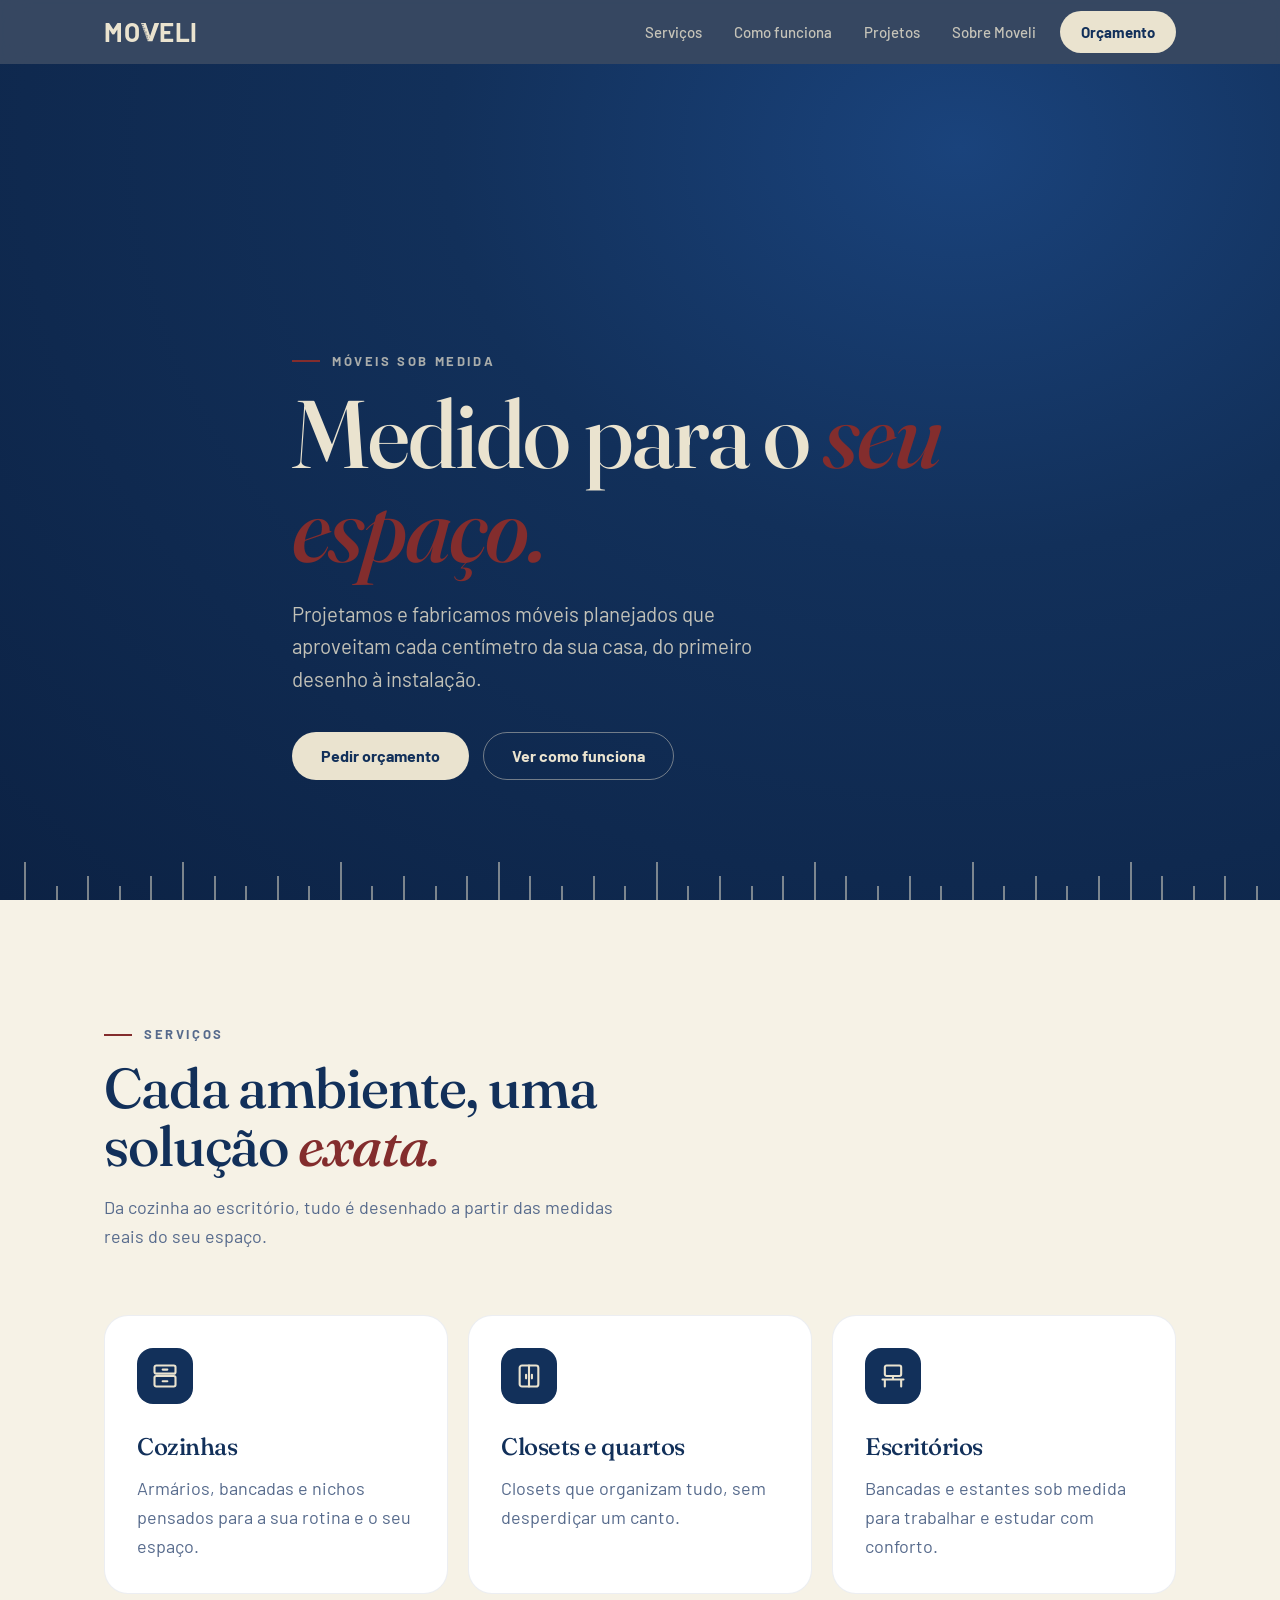
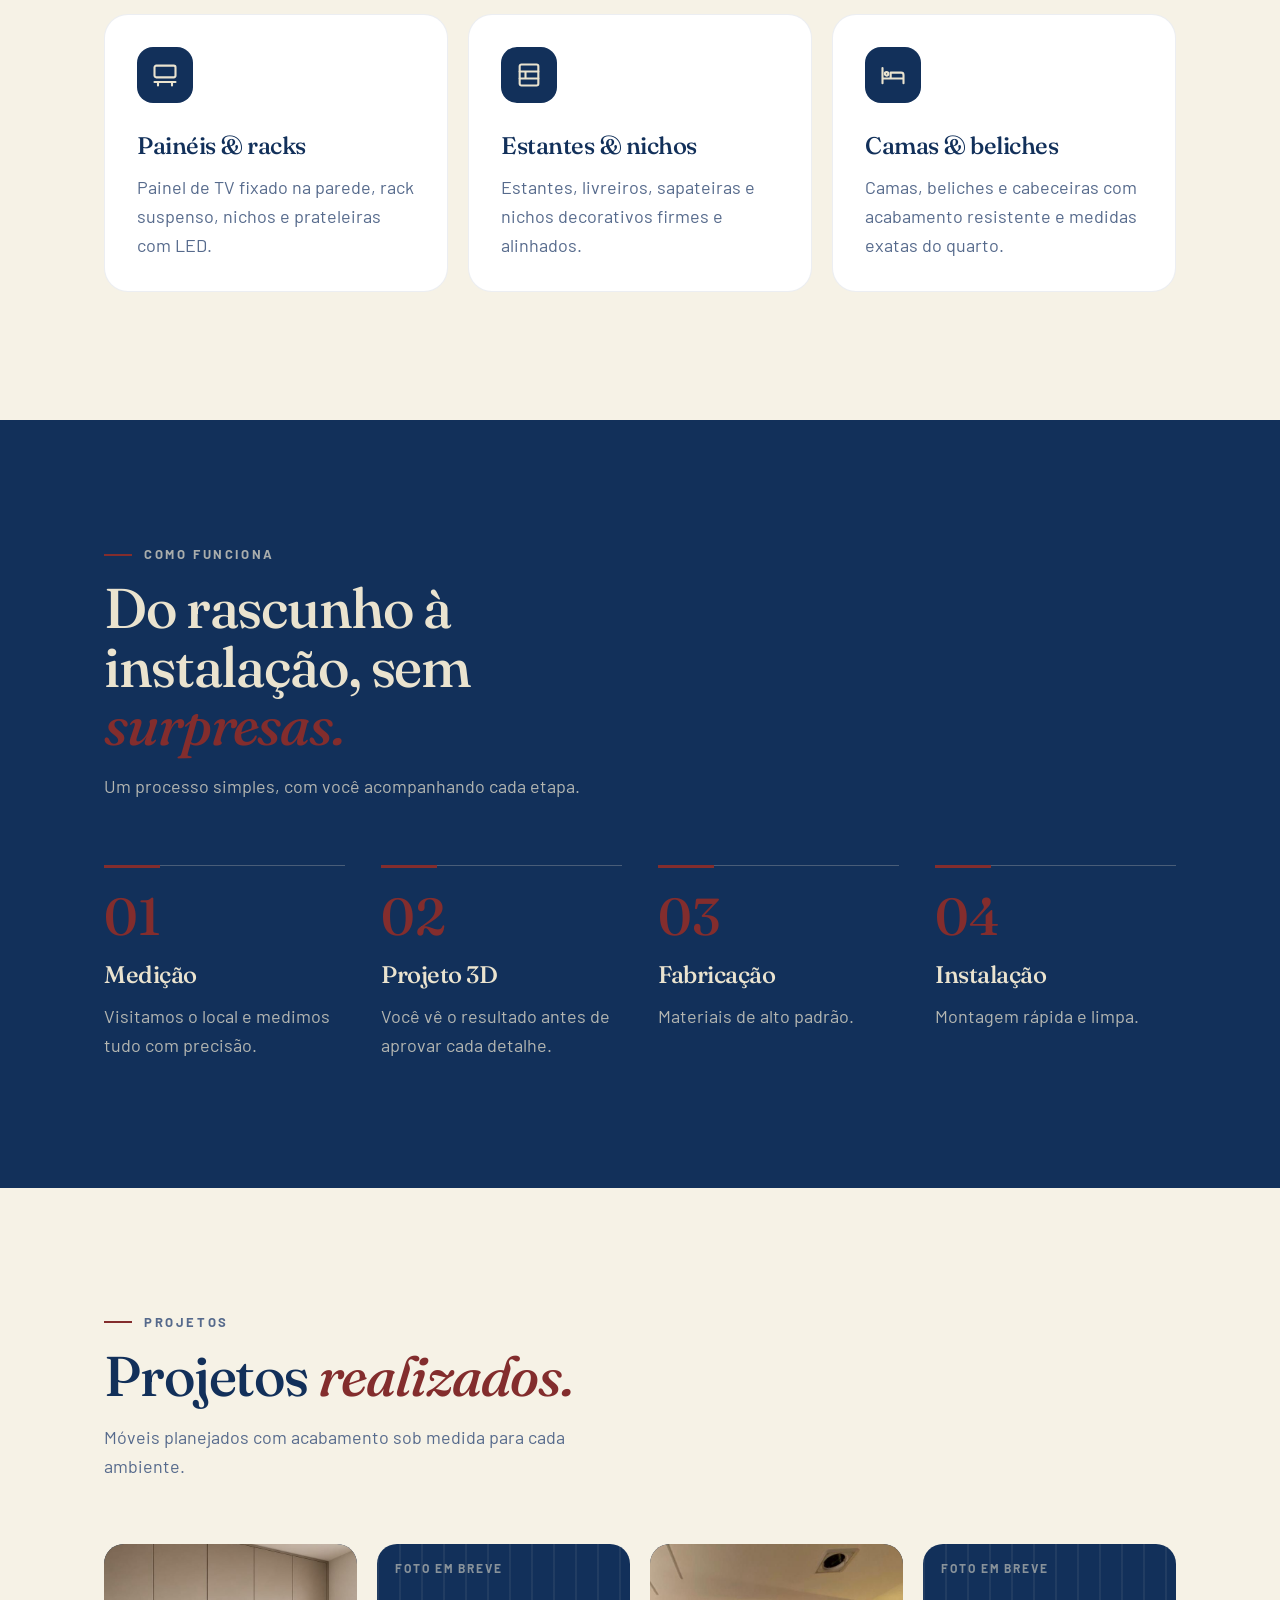
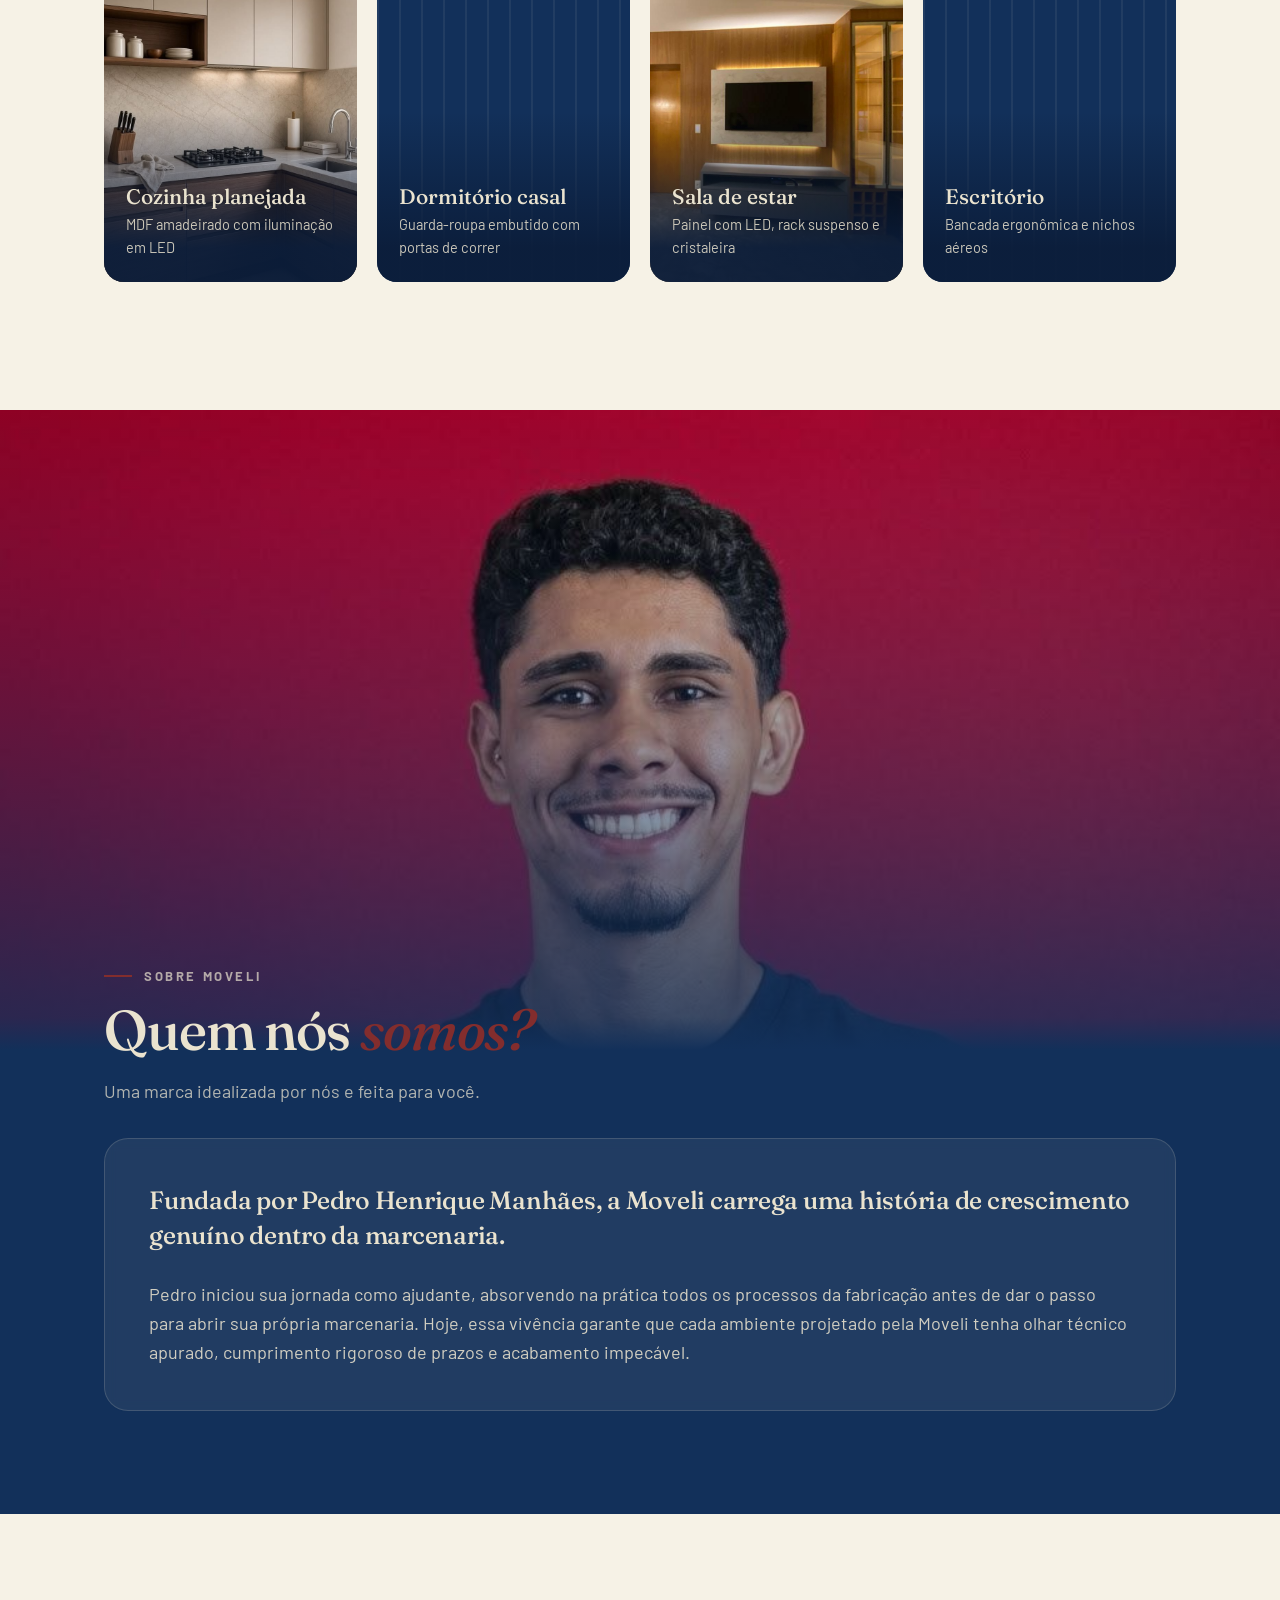
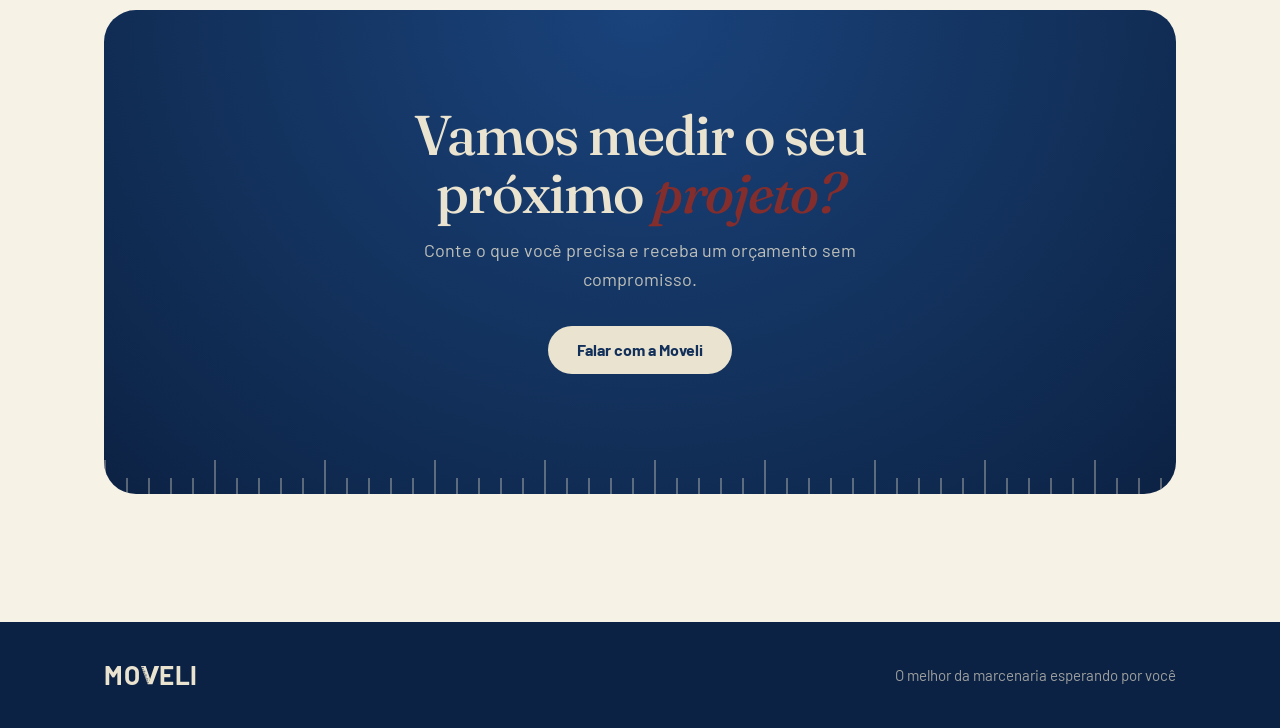
==== commit 077b87b4: "arrumar a intro no celular" ====
--- a/home.html
+++ b/home.html
@@ -127,7 +127,7 @@
                     </div>
                     <div class="step rv">
                         <h3>Fabricação</h3>
-                        <p>Materiais de alta qualidade.</p>
+                        <p>Materiais de alto padrão.</p>
                     </div>
                     <div class="step rv">
                         <h3>Instalação</h3>
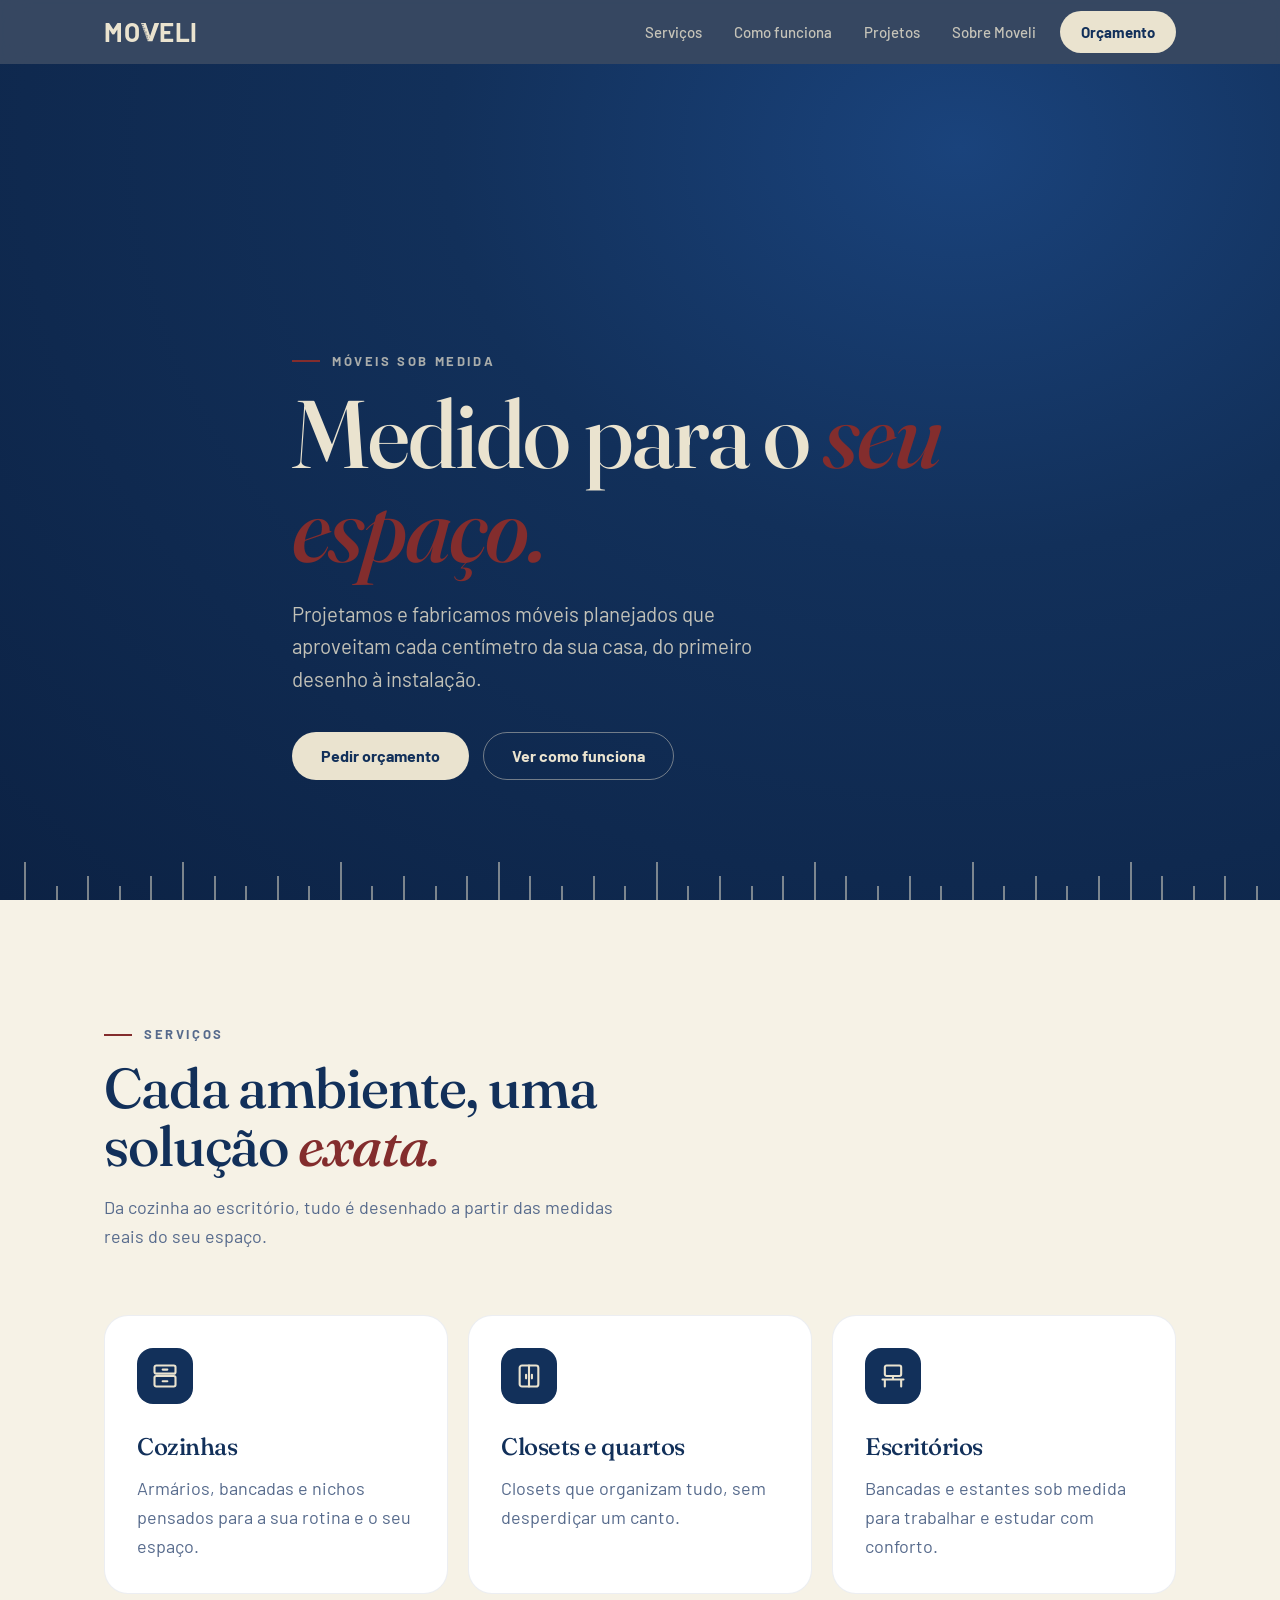
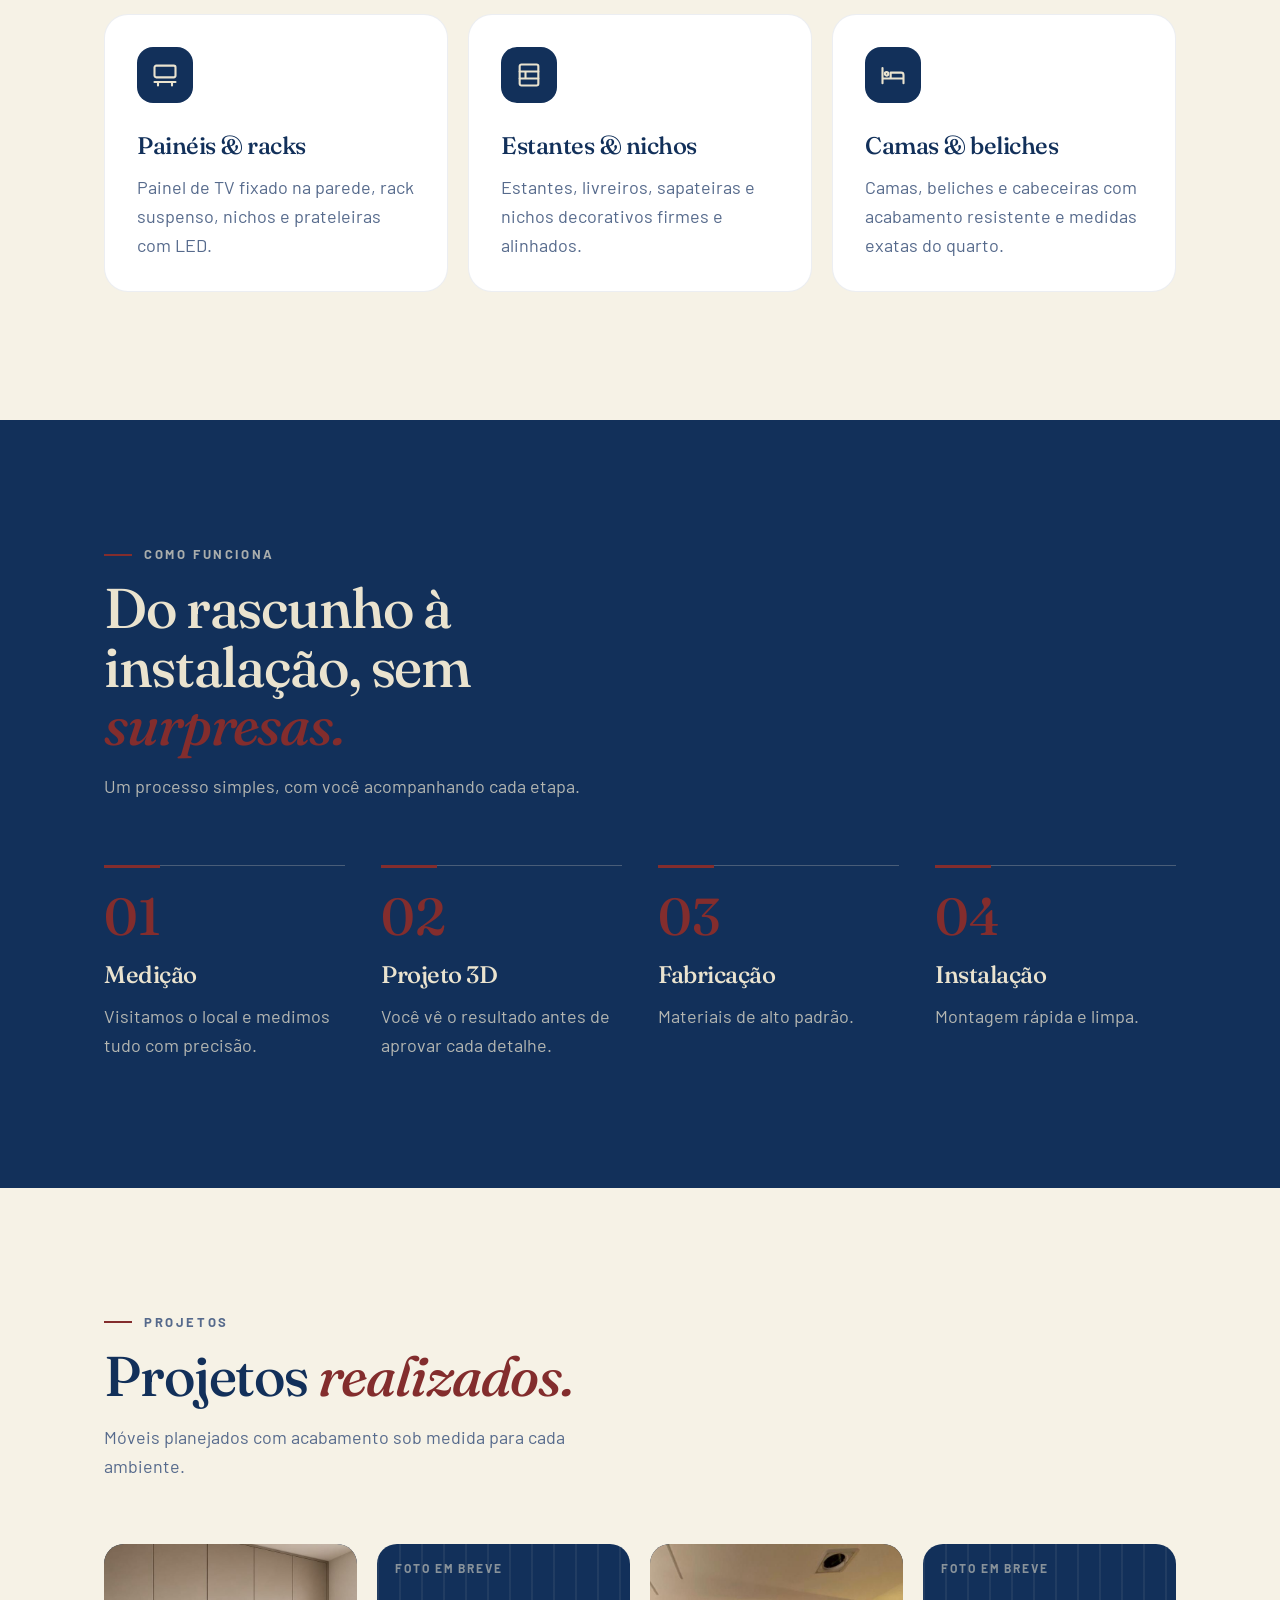
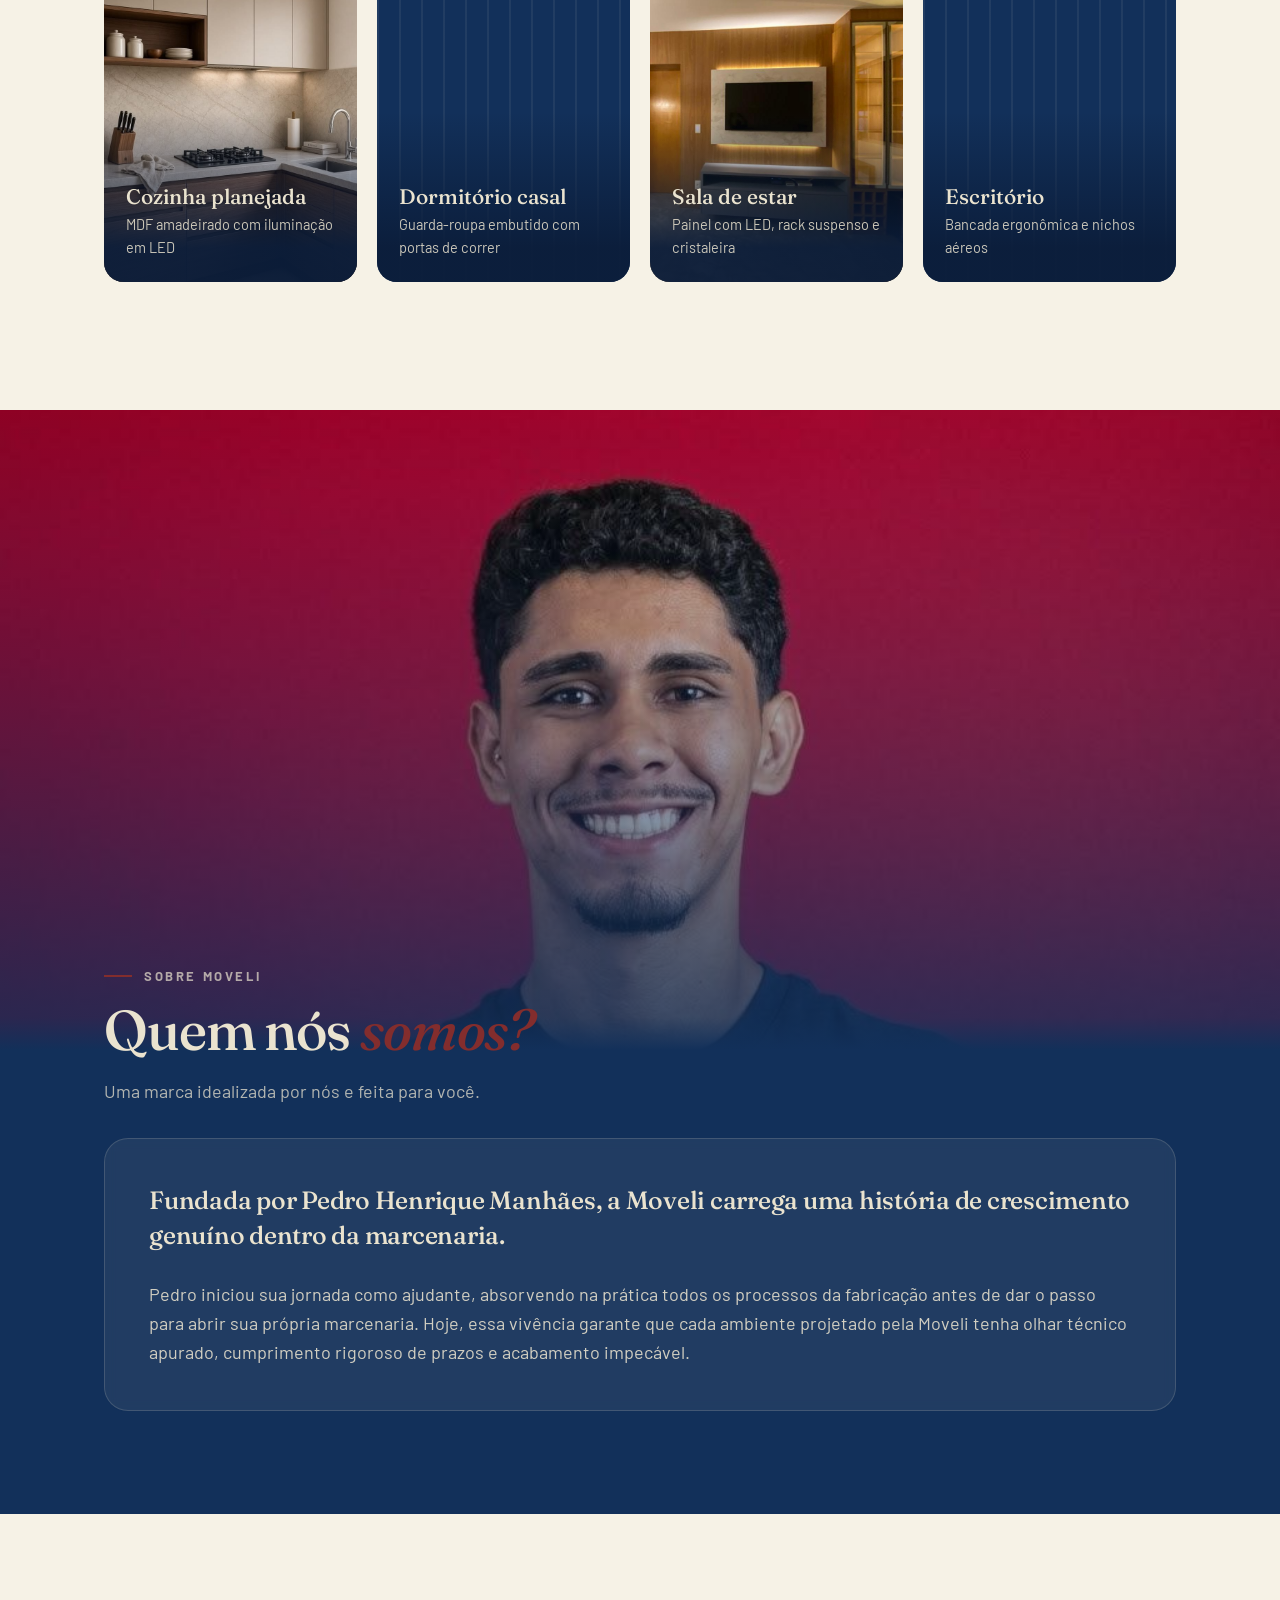
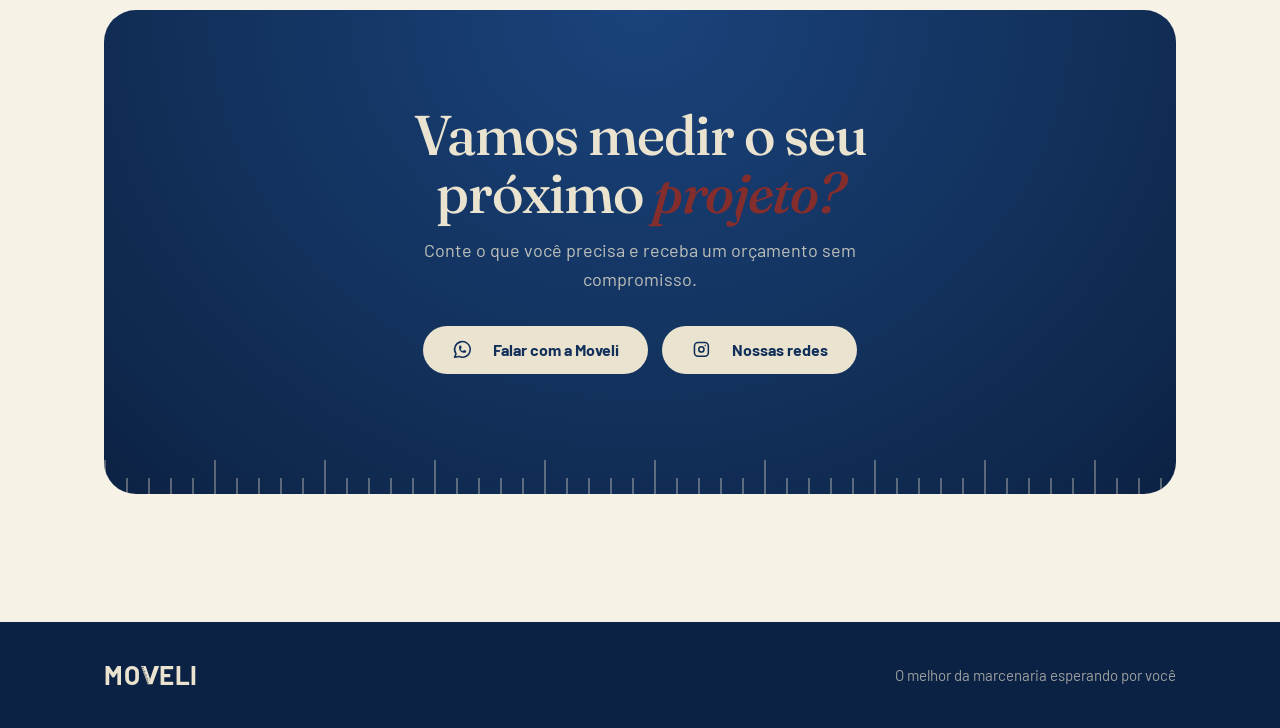
==== commit f232bd46: "adição de icone e de botão de instagram" ====
--- a/home.html
+++ b/home.html
@@ -155,7 +155,8 @@
                     </figure>
                     <figure class="projeto-card rv"><img src="img/sala_site1.jpeg" alt="Painel de TV ripado sob medida"
                             width="900" height="1200" loading="lazy">
-                        <figcaption><strong>Sala de estar</strong><span>Painel com LED, rack suspenso e cristaleira</span>
+                        <figcaption><strong>Sala de estar</strong><span>Painel com LED, rack suspenso e
+                                cristaleira</span>
                         </figcaption>
                     </figure>
                     <figure class="projeto-card rv"><img src="img/escritorio.jpg" alt="Home office planejado"
@@ -179,11 +180,15 @@
                     <p class="lead rv">Uma marca idealizada por nós e feita para você.</p>
 
                     <div class="sobre-texto rv">
-                        <p>Fundada por Pedro Henrique Manhães, a Moveli carrega uma história de crescimento genuíno dentro da marcenaria.</p>
-                        <p>Pedro iniciou sua jornada como ajudante, absorvendo na prática todos os processos da fabricação antes de dar o passo para abrir sua própria marcenaria. Hoje, essa vivência garante que cada ambiente projetado pela Moveli tenha olhar técnico apurado, cumprimento rigoroso de prazos e acabamento impecável.</p>
-                        
-                </div>
-            </div>
+                        <p>Fundada por Pedro Henrique Manhães, a Moveli carrega uma história de crescimento genuíno
+                            dentro da marcenaria.</p>
+                        <p>Pedro iniciou sua jornada como ajudante, absorvendo na prática todos os processos da
+                            fabricação antes de dar o passo para abrir sua própria marcenaria. Hoje, essa vivência
+                            garante que cada ambiente projetado pela Moveli tenha olhar técnico apurado, cumprimento
+                            rigoroso de prazos e acabamento impecável.</p>
+
+                    </div>
+                </div>
         </section>
 
 
@@ -193,10 +198,32 @@
                     <h2>Vamos medir o seu próximo <em>projeto?</em></h2>
                     <p>Conte o que você precisa e receba um orçamento sem compromisso.</p>
                     <div class="cta">
-                
-                        <a class="btn" href="https://wa.me/5531982869067?text=Olá!%20Gostaria%20de%20fazer%20um%20orçamento%20com%20a%20Moveli." target="_blank" rel="noopener">Falar com a Moveli</a>
-                </div>
-            </div>
+                        <a class="btn"
+                            href="https://wa.me/5531982869067?text=Ol%C3%A1!%20Gostaria%20de%20fazer%20um%20or%C3%A7amento%20com%20a%20Moveli."
+                            target="_blank" rel="noopener">
+                            <svg xmlns="http://www.w3.org/2000/svg" width="22" height="22" viewBox="0 0 24 24"
+                                fill="none" stroke="currentColor" stroke-width="1.8" stroke-linecap="round"
+                                stroke-linejoin="round" style="flex:none;margin-right:10px" aria-hidden="true">
+                                <path d="M3 21l1.65 -3.8a9 9 0 1 1 3.4 2.9l-5.05 .9" />
+                                <path
+                                    d="M9 10a.5 .5 0 0 0 1 0v-1a.5 .5 0 0 0 -1 0v1a5 5 0 0 0 5 5h1a.5 .5 0 0 0 0 -1h-1a.5 .5 0 0 0 0 1" />
+                            </svg>
+                            Falar com a Moveli
+                        </a>
+
+                        <a class="btn" href="https://www.instagram.com/pedromanhaes._?avpt=c3ExbHhvOWprNDdi"
+                            target="_blank" rel="noopener">
+                            <svg xmlns="http://www.w3.org/2000/svg" width="22" height="22" viewBox="0 0 24 24"
+                                fill="none" stroke="currentColor" stroke-width="1.8" stroke-linecap="round"
+                                stroke-linejoin="round" style="flex:none;margin-right:10px" aria-hidden="true">
+                                <path d="M4 8a4 4 0 0 1 4 -4h8a4 4 0 0 1 4 4v8a4 4 0 0 1 -4 4h-8a4 4 0 0 1 -4 -4z" />
+                                <path d="M9 12a3 3 0 1 0 6 0a3 3 0 0 0 -6 0" />
+                                <path d="M16.5 7.5v.01" />
+                            </svg>
+                            Nossas redes
+                        </a>
+                    </div>
+                </div>
         </section>
     </main>
 
--- a/style.css
+++ b/style.css
@@ -836,4 +836,49 @@
   .sobre-foto img {
     object-position: center top
   }
+}
+
+@media(max-width:700px) {
+  @media(max-width:700px) {
+    .final .btn {
+      flex: 0 1 auto;
+      width: 100%;
+      max-width: 320px
+    }
+  }
+
+  .final .cta .btn {
+    flex: 1 1 0;
+    /* cada botão ocupa metade do espaço */
+    min-width: 0;
+    padding: 10px 14px;
+    font-size: 15px;
+    line-height: 1.2;
+    text-align: center;
+    /* se o texto quebrar em duas linhas, fica centralizado */
+  }
+
+  .final .btn svg {
+    width: 1.15em;
+    height: 1.15em
+  }
+
+  .final .btn {
+    gap: 8px
+  }
+}
+
+.btn {
+  gap: 10px
+}
+
+.btn svg {
+  width: 1.3em;
+  height: 1.3em;
+  flex: none;
+  fill: none;
+  stroke: currentColor;
+  stroke-width: 1.8;
+  stroke-linecap: round;
+  stroke-linejoin: round
 }
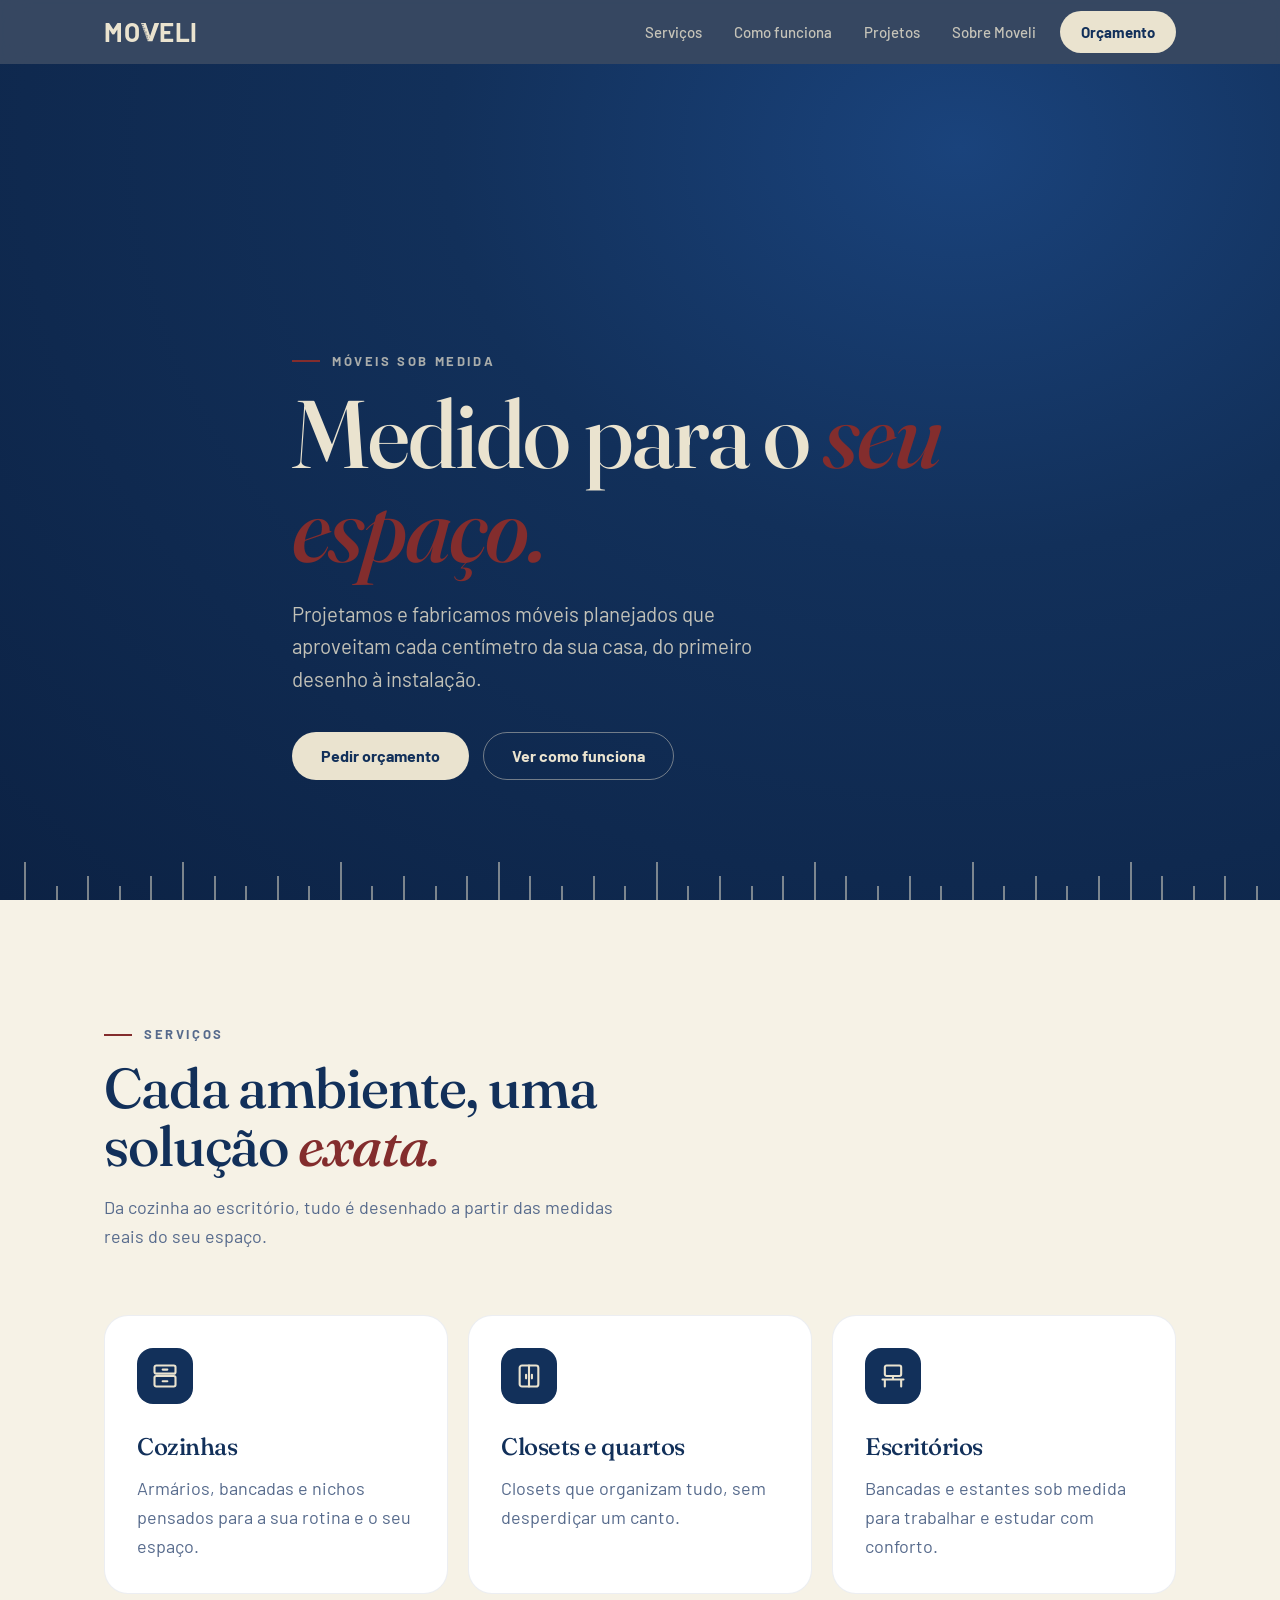
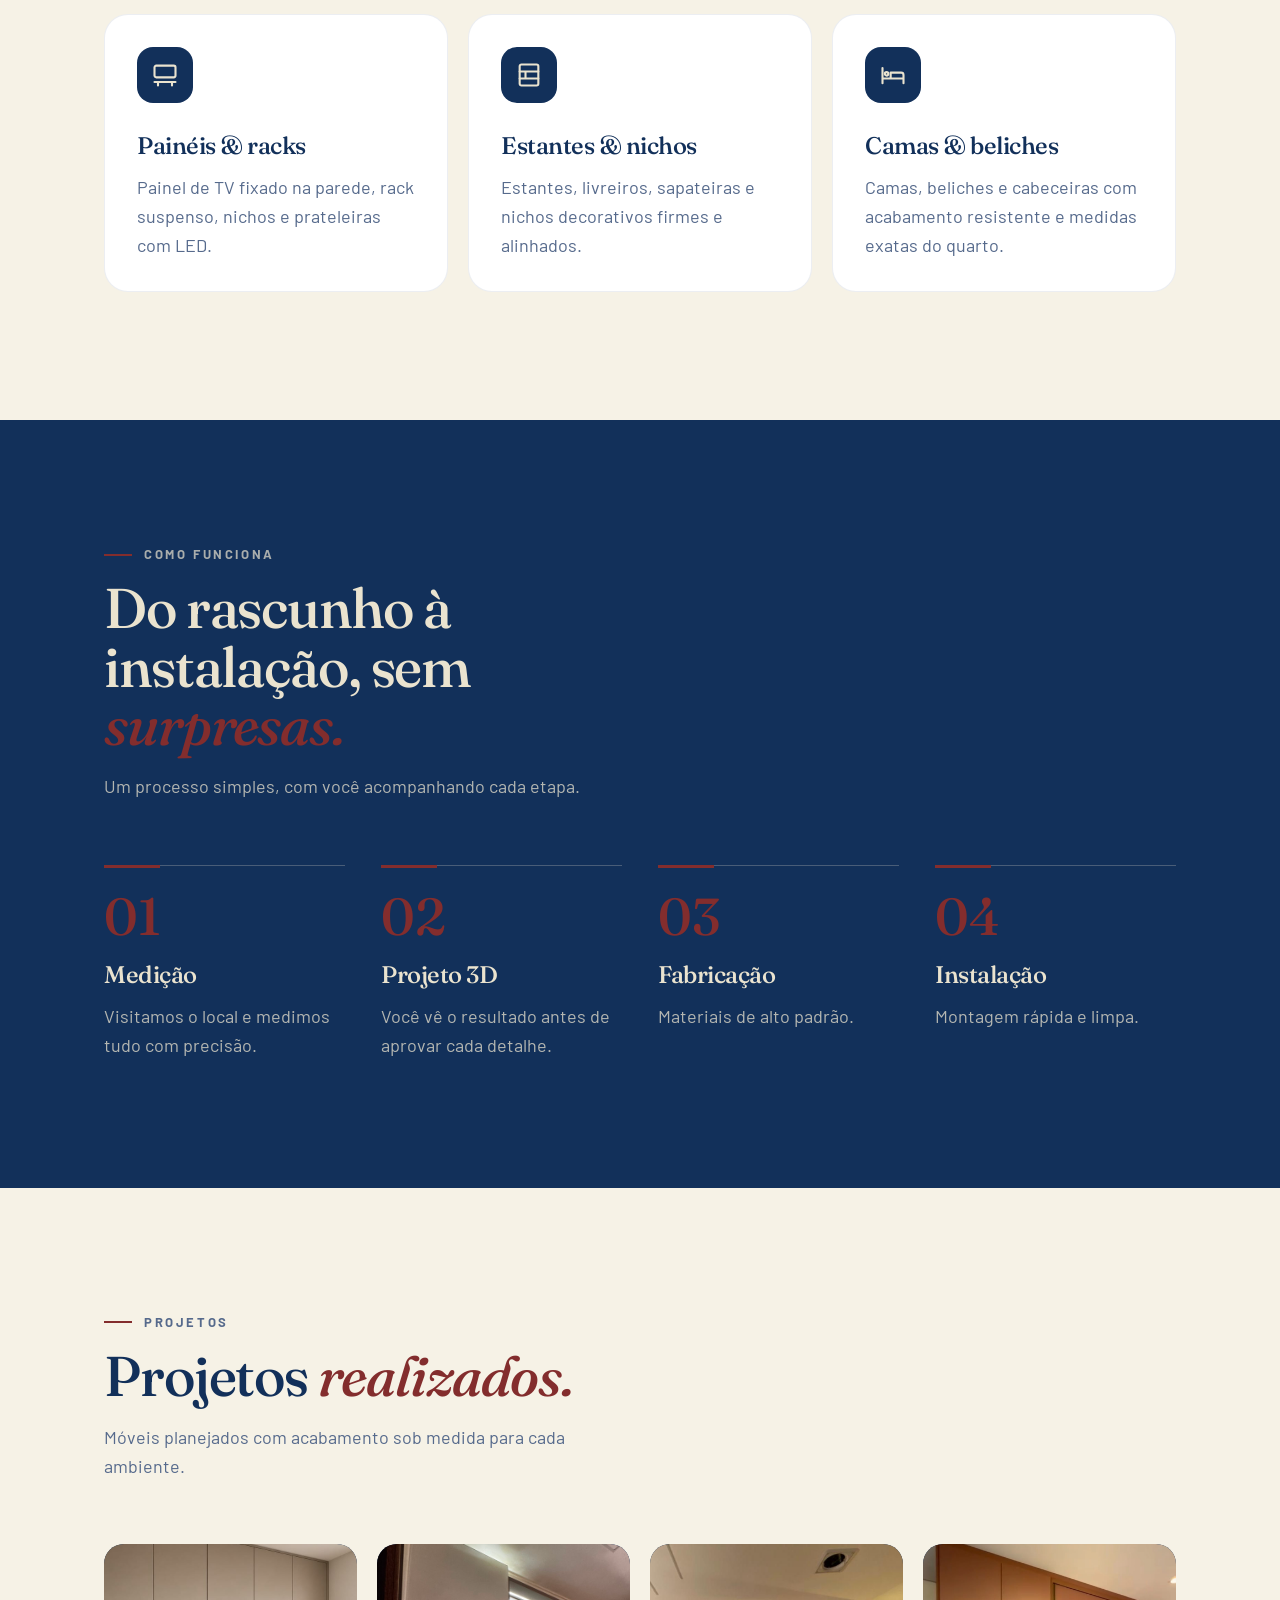
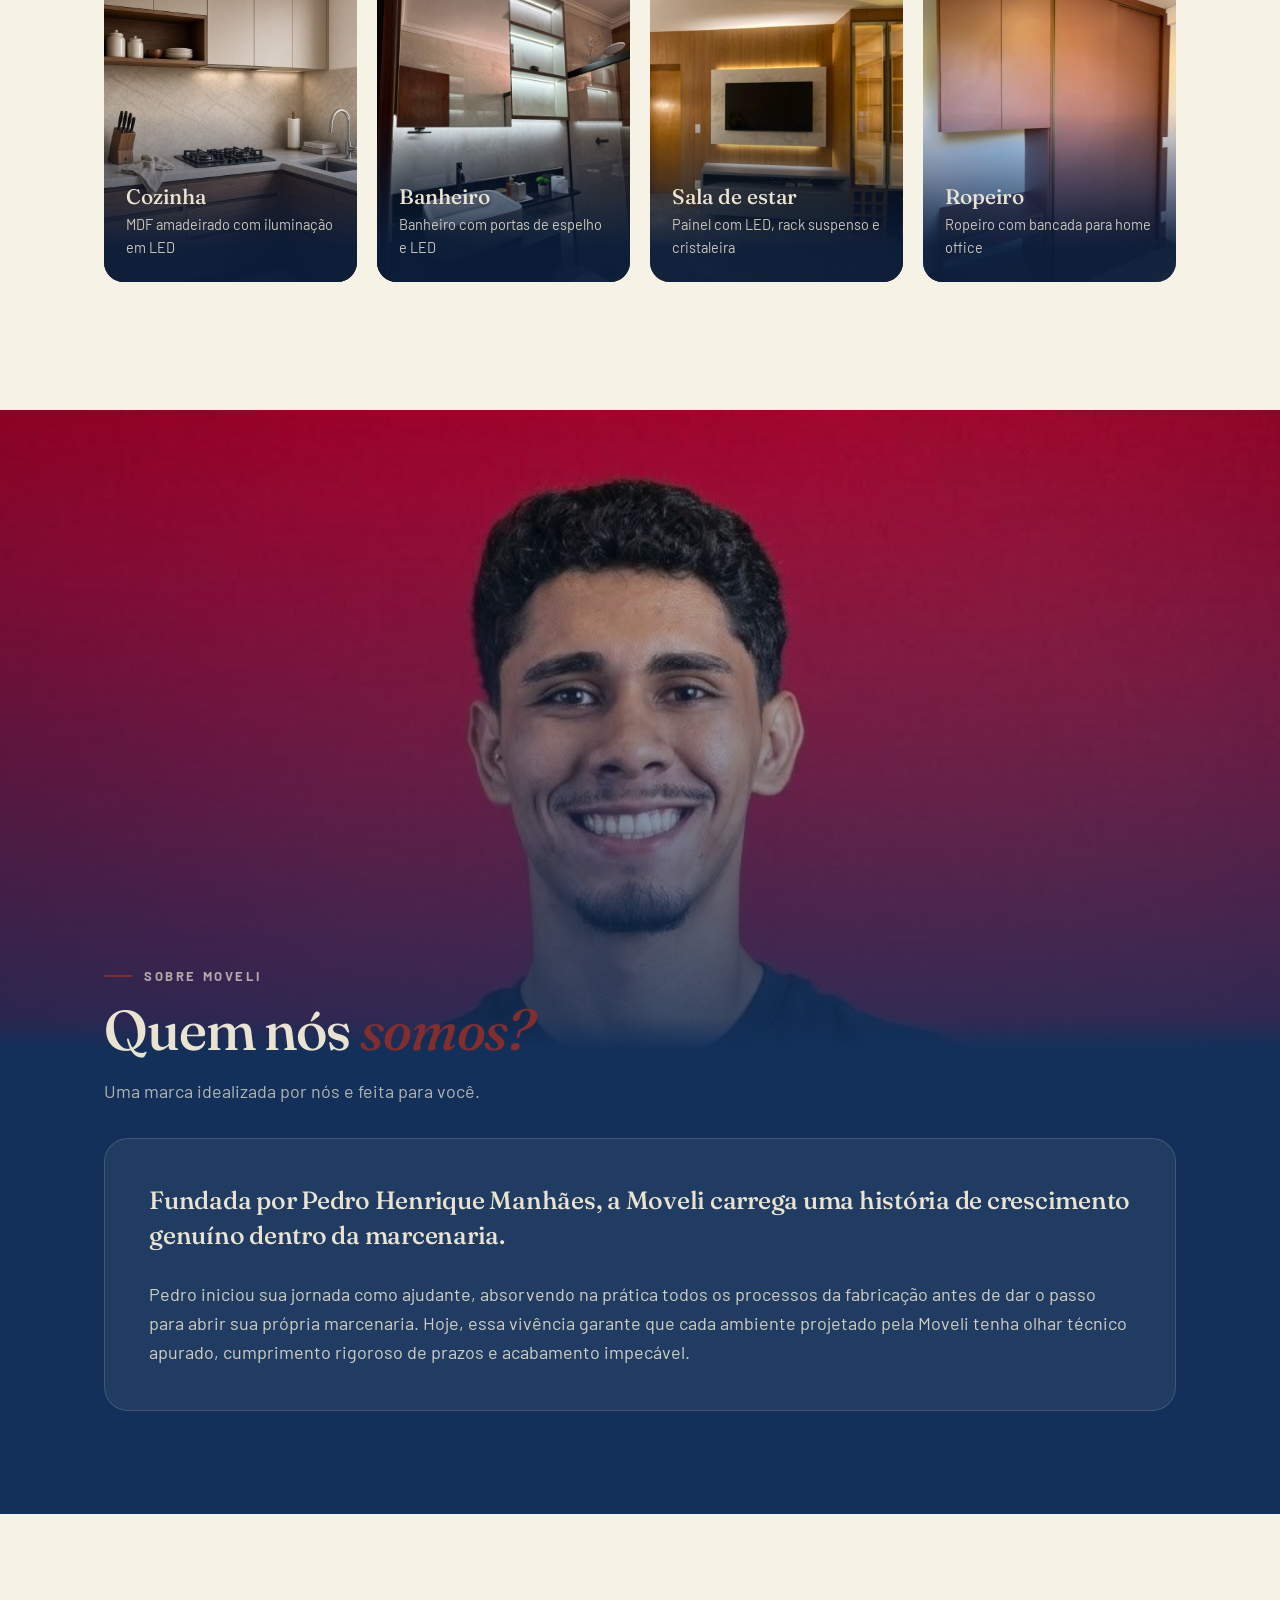
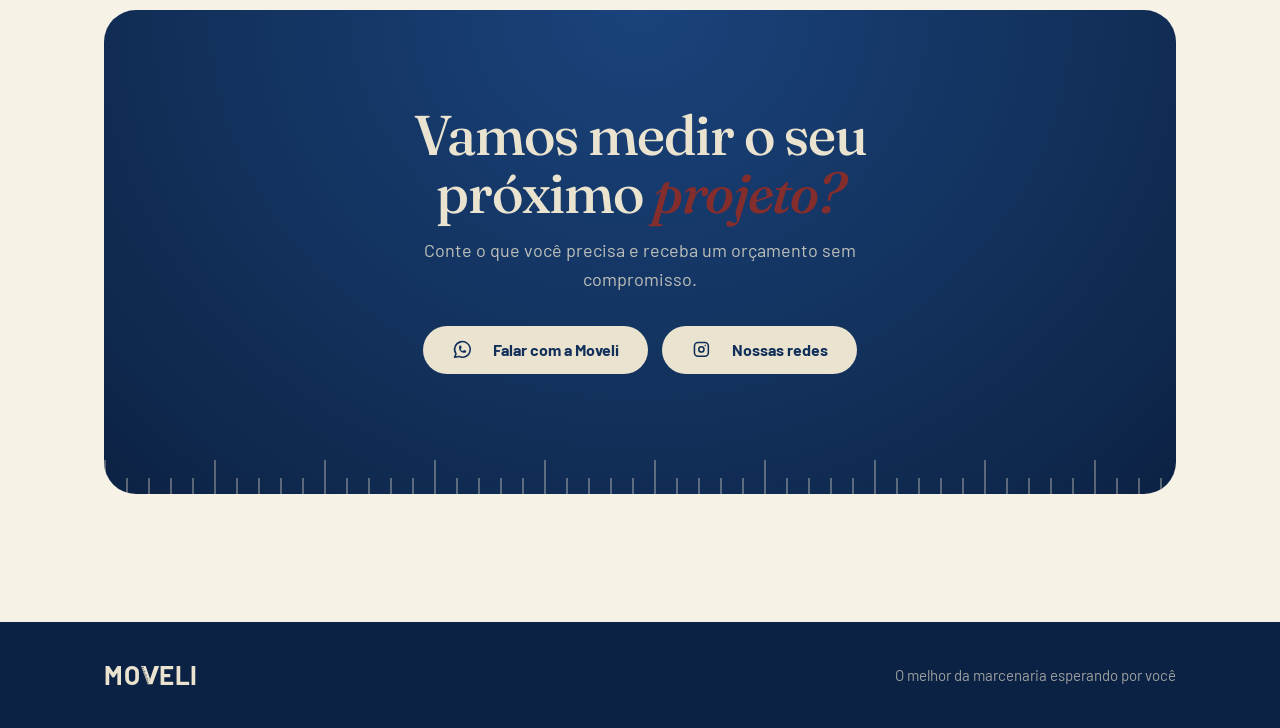
==== commit 85b0cfca: "Inclusão de imagem e edição dos textos" ====
--- a/home.html
+++ b/home.html
@@ -145,13 +145,12 @@
                 <div class="portfolio-grid">
                     <figure class="projeto-card rv"><img src="img/cozinha_mov.jpg" alt="Cozinha planejada sob medida"
                             width="900" height="1200" loading="lazy">
-                        <figcaption><strong>Cozinha planejada</strong><span>MDF amadeirado com iluminação em LED</span>
+                        <figcaption><strong>Cozinha</strong><span>MDF amadeirado com iluminação em LED</span>
                         </figcaption>
                     </figure>
-                    <figure class="projeto-card rv"><img src="img/quarto.jpg" alt="Guarda-roupa e painel sob medida"
-                            width="900" height="1200" loading="lazy">
-                        <figcaption><strong>Dormitório casal</strong><span>Guarda-roupa embutido com portas de
-                                correr</span></figcaption>
+                    <figure class="projeto-card rv"><img src="img/banheiro.jpeg" alt="Guarda-roupa e painel sob medida"
+                            width="900" height="1200" loading="lazy">
+                        <figcaption><strong>Banheiro</strong><span>Banheiro com portas de espelho e LED</span></figcaption>
                     </figure>
                     <figure class="projeto-card rv"><img src="img/sala_site1.jpeg" alt="Painel de TV ripado sob medida"
                             width="900" height="1200" loading="lazy">
@@ -159,9 +158,9 @@
                                 cristaleira</span>
                         </figcaption>
                     </figure>
-                    <figure class="projeto-card rv"><img src="img/escritorio.jpg" alt="Home office planejado"
-                            width="900" height="1200" loading="lazy">
-                        <figcaption><strong>Escritório</strong><span>Bancada ergonômica e nichos aéreos</span>
+                    <figure class="projeto-card rv"><img src="img/ropeiro.jpeg" alt="Home office planejado"
+                            width="900" height="1200" loading="lazy">
+                        <figcaption><strong>Ropeiro</strong><span>Ropeiro com bancada para home office</span>
                         </figcaption>
                     </figure>
                 </div>
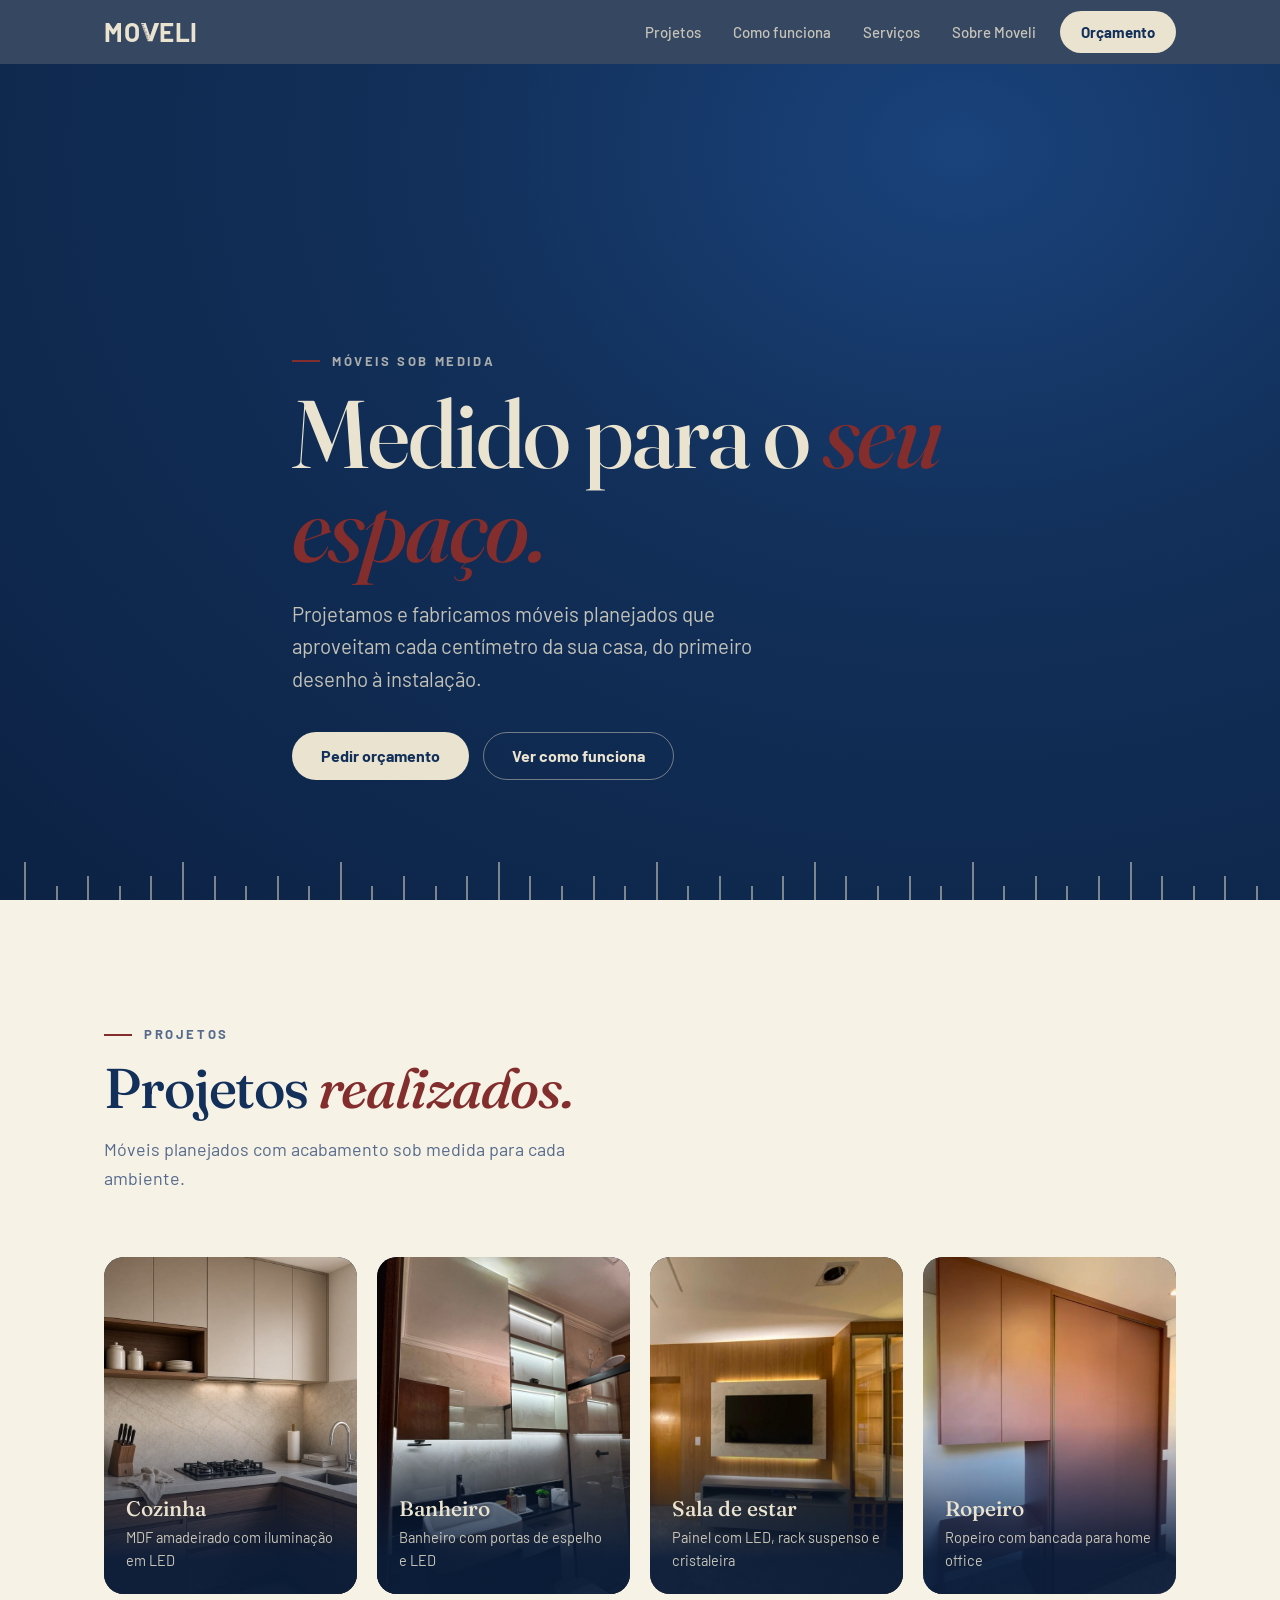
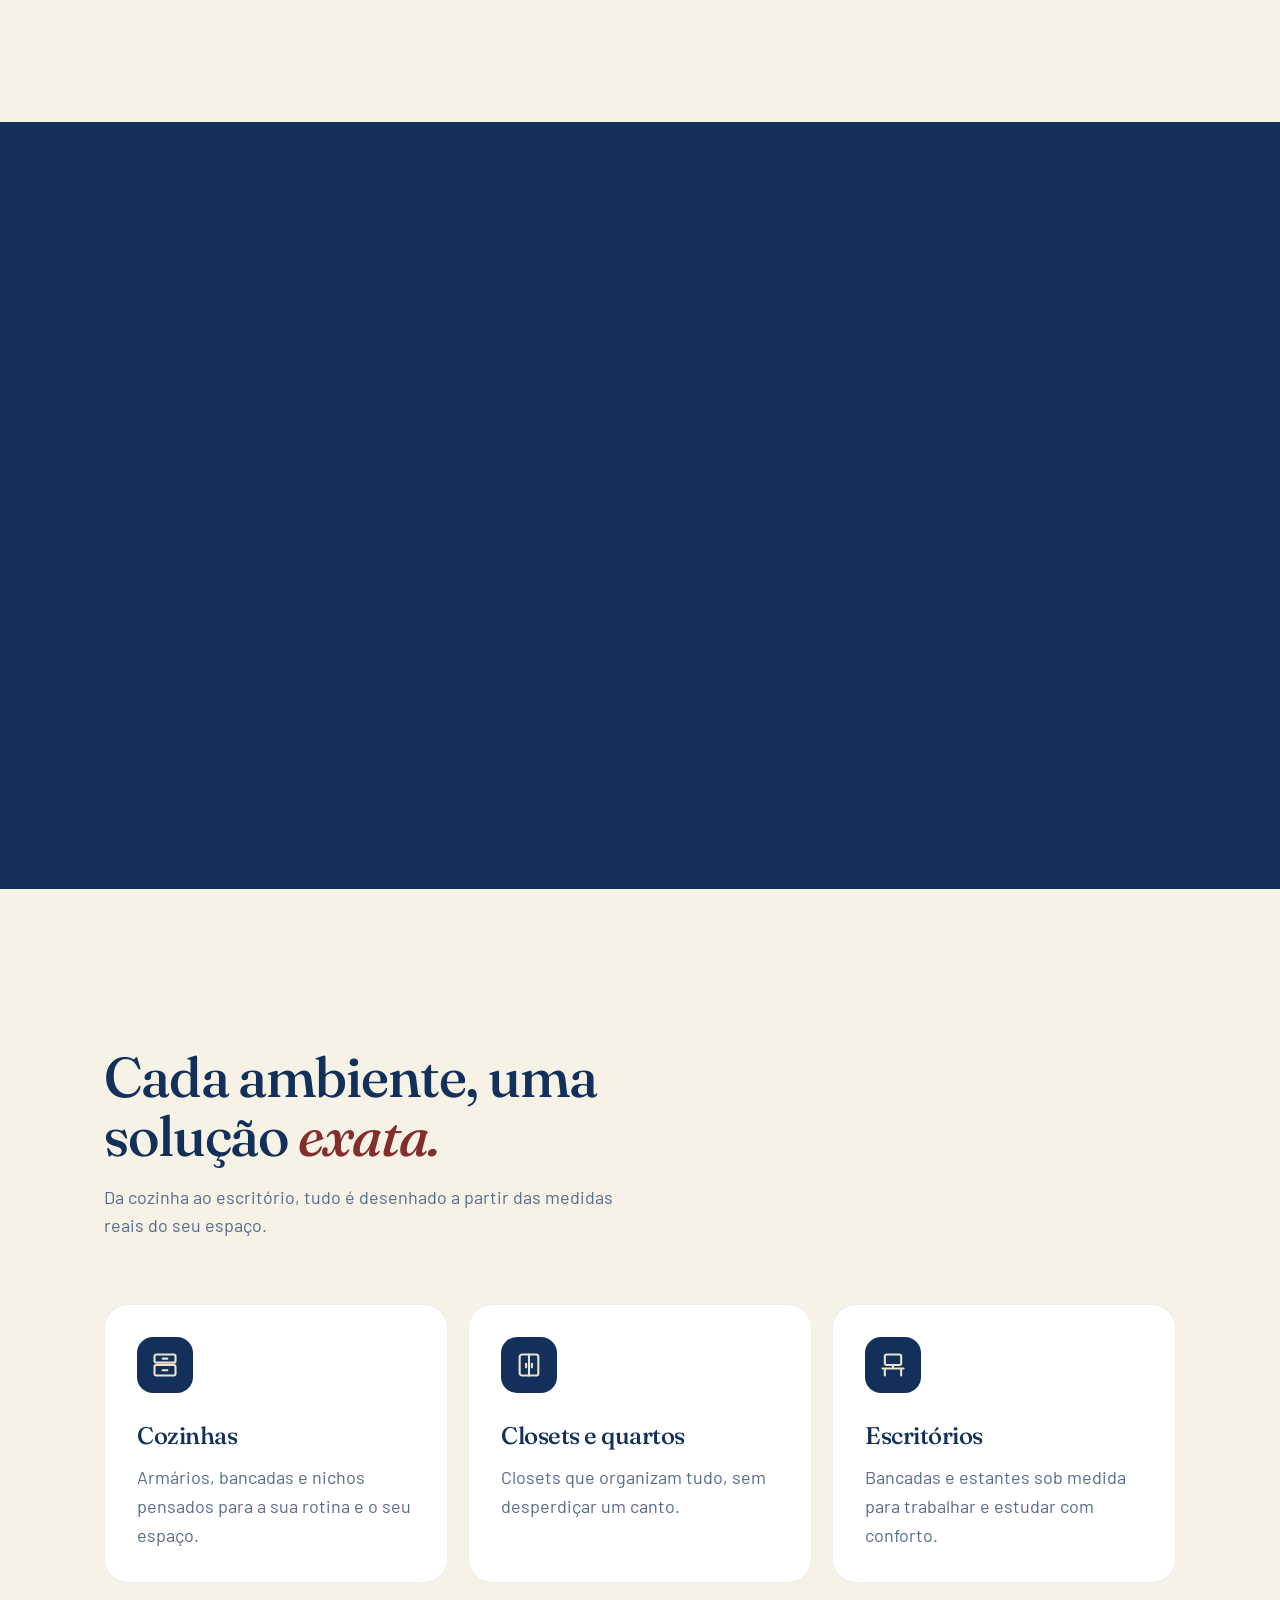
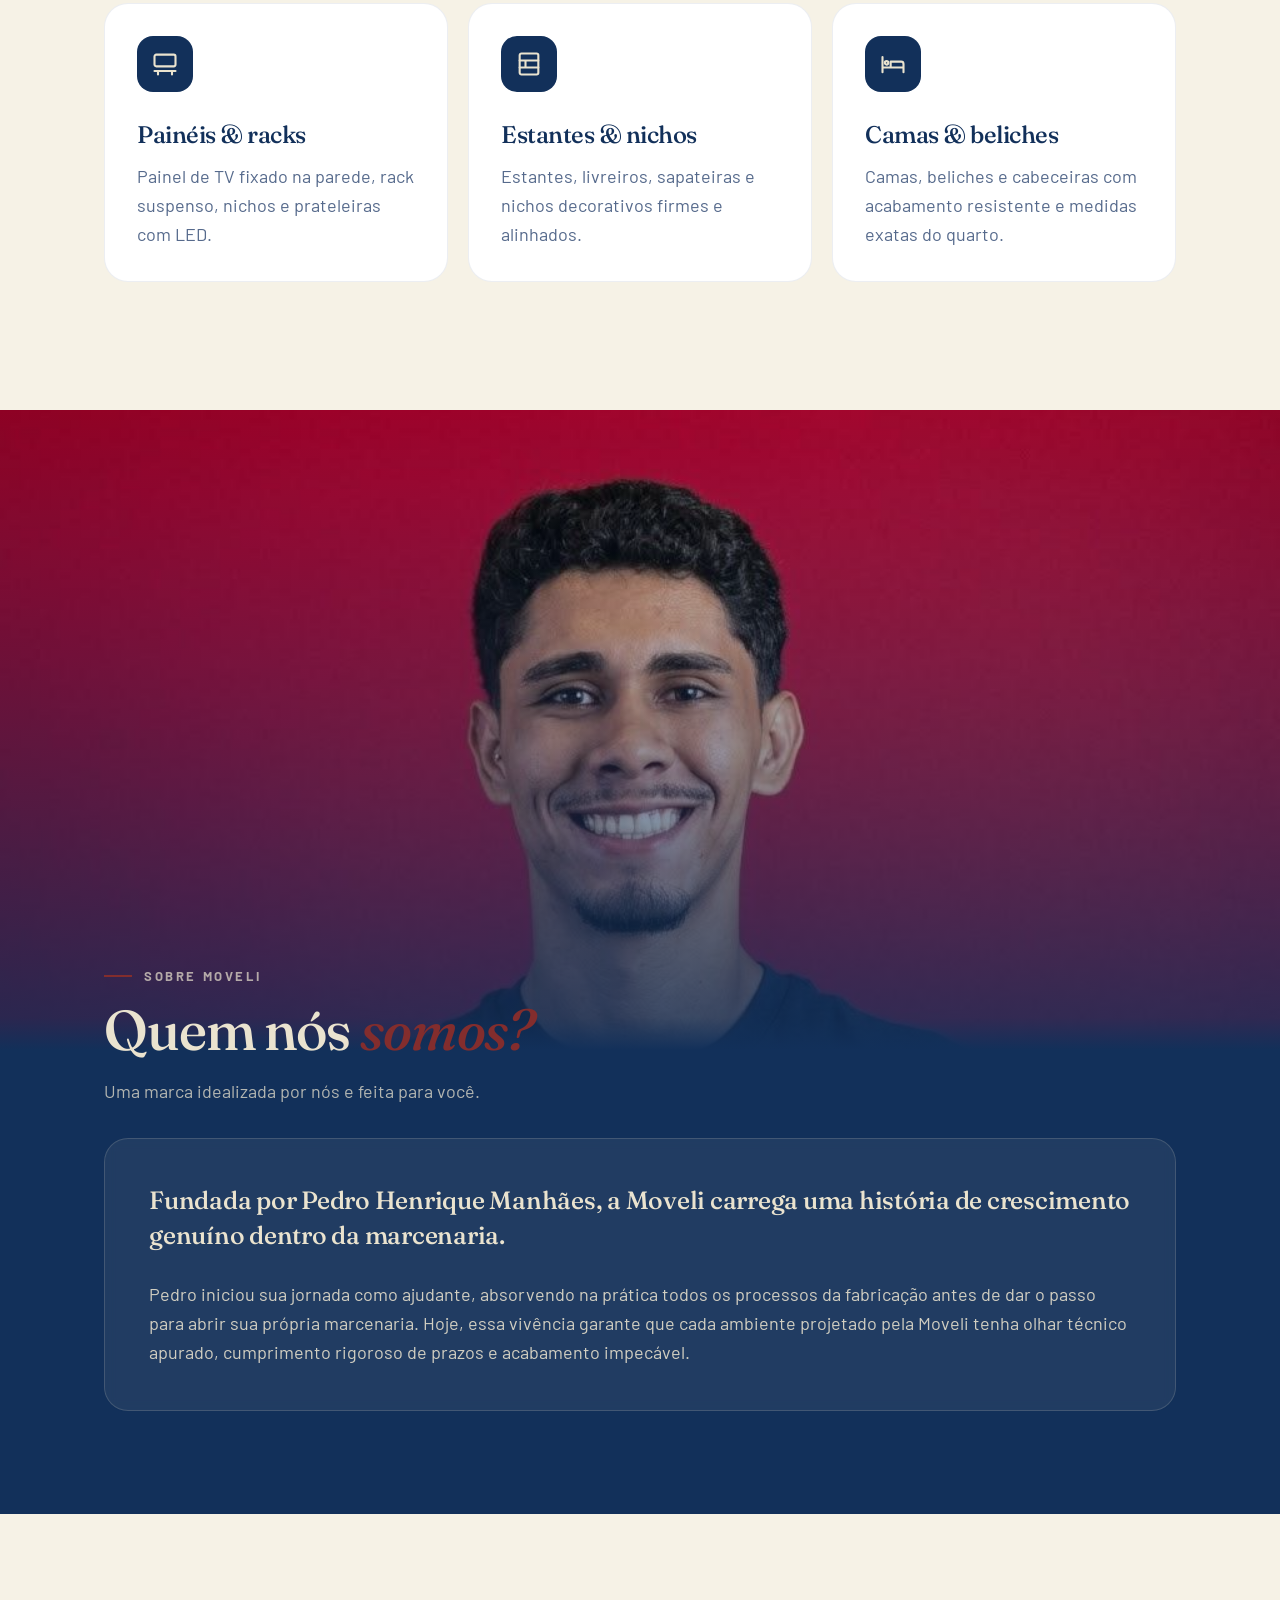
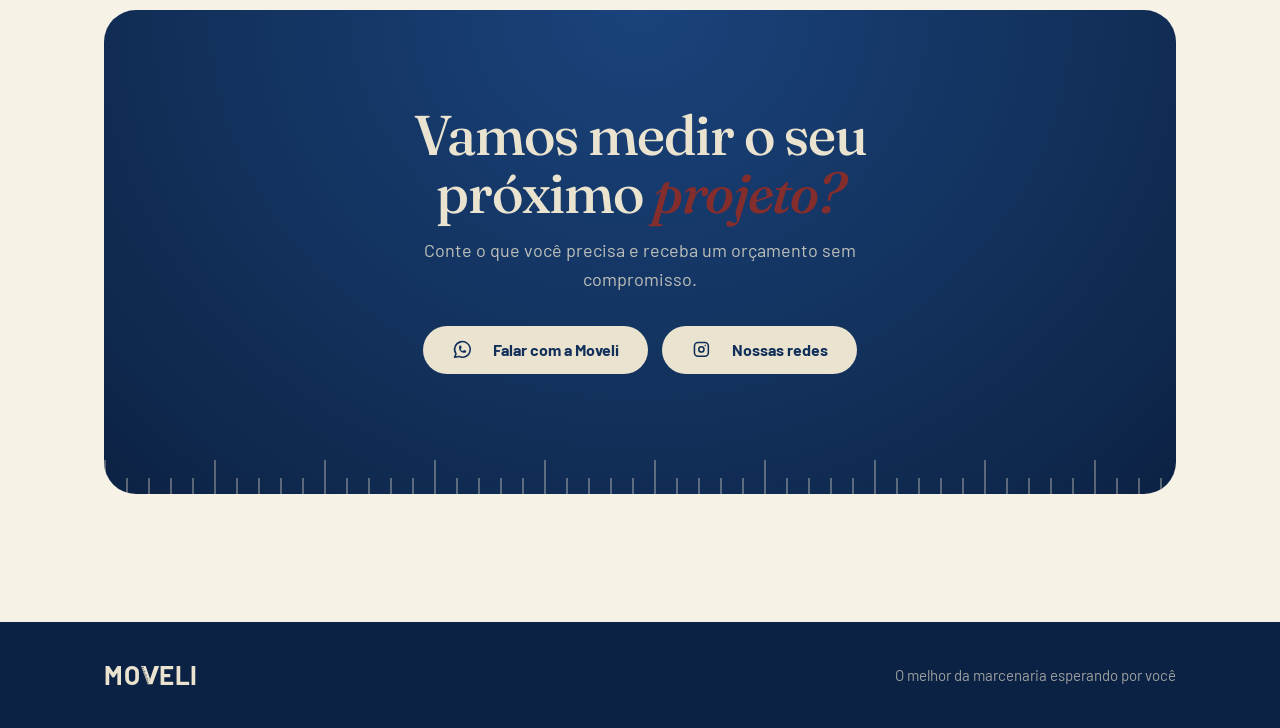
==== commit 5cc43a6a: "Trocar ordem de projetos e serviços" ====
--- a/home.html
+++ b/home.html
@@ -25,9 +25,9 @@
                 <a href="#topo" class="logo" aria-label="Moveli, início">MO<svg data-v viewBox="0 0 100 100"
                         aria-hidden="true"></svg>ELI</a>
                 <ul id="menu">
+                    <li><a href="#projetos">Projetos</a></li>
+                    <li><a href="#processo">Como funciona</a></li>
                     <li><a href="#servicos">Serviços</a></li>
-                    <li><a href="#processo">Como funciona</a></li>
-                    <li><a href="#projetos">Projetos</a></li>
                     <li><a href="#sobre">Sobre Moveli</a></li>
                     <li class="m-only"><a class="btn" href="#contato">Pedir orçamento</a></li>
                 </ul>
@@ -51,92 +51,6 @@
             <div class="ruler" aria-hidden="true"></div>
         </div>
 
-        <section id="servicos">
-            <div class="wrap">
-                <p class="eyebrow rv">Serviços</p>
-                <h2 class="rv">Cada ambiente, uma solução <em>exata.</em></h2>
-                <p class="lead rv">Da cozinha ao escritório, tudo é desenhado a partir das medidas reais do seu espaço.
-                </p>
-                <div class="cards">
-                    <div class="card rv">
-                        <div class="ico"><svg viewBox="0 0 24 24" aria-hidden="true">
-                                <rect x="3" y="3" width="18" height="7" rx="1.5" />
-                                <rect x="3" y="12" width="18" height="9" rx="1.5" />
-                                <path d="M10 6.5h4M10 16.5h4" />
-                            </svg></div>
-                        <h3>Cozinhas</h3>
-                        <p>Armários, bancadas e nichos pensados para a sua rotina e o seu espaço.</p>
-                    </div>
-                    <div class="card rv">
-                        <div class="ico"><svg viewBox="0 0 24 24" aria-hidden="true">
-                                <rect x="4" y="3" width="16" height="18" rx="2" />
-                                <path d="M12 3v18M9.5 11v3M14.5 11v3" />
-                            </svg></div>
-                        <h3>Closets e quartos</h3>
-                        <p>Closets que organizam tudo, sem desperdiçar um canto.</p>
-                    </div>
-                    <div class="card rv">
-                        <div class="ico"><svg viewBox="0 0 24 24" aria-hidden="true">
-                                <rect x="5" y="3" width="14" height="9" rx="1.5" />
-                                <path d="M12 12v3M3 15h18M5 15v6M19 15v6" />
-                            </svg></div>
-                        <h3>Escritórios</h3>
-                        <p>Bancadas e estantes sob medida para trabalhar e estudar com conforto.</p>
-                    </div>
-                    <div class="card rv">
-                        <div class="ico"><svg viewBox="0 0 24 24" aria-hidden="true">
-                                <rect x="3" y="4" width="18" height="10" rx="1.5" />
-                                <path d="M3 18h18M6 18v3M18 18v3" />
-                            </svg></div>
-                        <h3>Painéis &amp; racks</h3>
-                        <p>Painel de TV fixado na parede, rack suspenso, nichos e prateleiras com LED.</p>
-                    </div>
-                    <div class="card rv">
-                        <div class="ico"><svg viewBox="0 0 24 24" aria-hidden="true">
-                                <rect x="4" y="3" width="16" height="18" rx="1.5" />
-                                <path d="M4 9h16M4 15h16M9 9v6" />
-                            </svg></div>
-                        <h3>Estantes &amp; nichos</h3>
-                        <p>Estantes, livreiros, sapateiras e nichos decorativos firmes e alinhados.</p>
-                    </div>
-                    <div class="card rv">
-                        <div class="ico"><svg viewBox="0 0 24 24" aria-hidden="true">
-                                <path d="M3 19V6M3 15h18v4M21 15v-3a2 2 0 0 0-2-2h-9v5" />
-                                <circle cx="6.5" cy="11" r="1.5" />
-                            </svg></div>
-                        <h3>Camas &amp; beliches</h3>
-                        <p>Camas, beliches e cabeceiras com acabamento resistente e medidas exatas do quarto.</p>
-                    </div>
-                </div>
-            </div>
-        </section>
-
-        <section id="processo" class="dark">
-            <div class="wrap">
-                <p class="eyebrow rv">Como funciona</p>
-                <h2 class="rv">Do rascunho à instalação, sem <em>surpresas.</em></h2>
-                <p class="lead rv">Um processo simples, com você acompanhando cada etapa.</p>
-                <div class="steps">
-                    <div class="step rv">
-                        <h3>Medição</h3>
-                        <p>Visitamos o local e medimos tudo com precisão.</p>
-                    </div>
-                    <div class="step rv">
-                        <h3>Projeto 3D</h3>
-                        <p>Você vê o resultado antes de aprovar cada detalhe.</p>
-                    </div>
-                    <div class="step rv">
-                        <h3>Fabricação</h3>
-                        <p>Materiais de alto padrão.</p>
-                    </div>
-                    <div class="step rv">
-                        <h3>Instalação</h3>
-                        <p>Montagem rápida e limpa.</p>
-                    </div>
-                </div>
-            </div>
-        </section>
-
         <section id="projetos">
             <div class="wrap">
                 <p class="eyebrow rv">Projetos</p>
@@ -150,7 +64,8 @@
                     </figure>
                     <figure class="projeto-card rv"><img src="img/banheiro.jpeg" alt="Guarda-roupa e painel sob medida"
                             width="900" height="1200" loading="lazy">
-                        <figcaption><strong>Banheiro</strong><span>Banheiro com portas de espelho e LED</span></figcaption>
+                        <figcaption><strong>Banheiro</strong><span>Banheiro com portas de espelho e LED</span>
+                        </figcaption>
                     </figure>
                     <figure class="projeto-card rv"><img src="img/sala_site1.jpeg" alt="Painel de TV ripado sob medida"
                             width="900" height="1200" loading="lazy">
@@ -158,11 +73,99 @@
                                 cristaleira</span>
                         </figcaption>
                     </figure>
-                    <figure class="projeto-card rv"><img src="img/ropeiro.jpeg" alt="Home office planejado"
-                            width="900" height="1200" loading="lazy">
+                    <figure class="projeto-card rv"><img src="img/ropeiro.jpeg" alt="Home office planejado" width="900"
+                            height="1200" loading="lazy">
                         <figcaption><strong>Ropeiro</strong><span>Ropeiro com bancada para home office</span>
                         </figcaption>
                     </figure>
+                </div>
+            </div>
+        </section>
+
+        <section id="processo" class="dark">
+            <div class="wrap">
+                <p class="eyebrow rv">Como funciona</p>
+                <h2 class="rv">Do rascunho à instalação, sem <em>surpresas.</em></h2>
+                <p class="lead rv">Um processo simples, com você acompanhando cada etapa.</p>
+                <div class="steps">
+                    <div class="step rv">
+                        <h3>Medição</h3>
+                        <p>Visitamos o local e medimos tudo com precisão.</p>
+                    </div>
+                    <div class="step rv">
+                        <h3>Projeto 3D</h3>
+                        <p>Você vê o resultado antes de aprovar cada detalhe.</p>
+                    </div>
+                    <div class="step rv">
+                        <h3>Fabricação</h3>
+                        <p>Materiais de alto padrão.</p>
+                    </div>
+                    <div class="step rv">
+                        <h3>Instalação</h3>
+                        <p>Montagem rápida e limpa.</p>
+                    </div>
+                </div>
+            </div>
+        </section>
+
+
+
+        <section id="servicos">
+            <div class="wrap">
+                <p class="eyebrow rv">Serviços</p>
+                <h2 class="rv">Cada ambiente, uma solução <em>exata.</em></h2>
+                <p class="lead rv">Da cozinha ao escritório, tudo é desenhado a partir das medidas reais do seu espaço.
+                </p>
+                <div class="cards">
+                    <div class="card rv">
+                        <div class="ico"><svg viewBox="0 0 24 24" aria-hidden="true">
+                                <rect x="3" y="3" width="18" height="7" rx="1.5" />
+                                <rect x="3" y="12" width="18" height="9" rx="1.5" />
+                                <path d="M10 6.5h4M10 16.5h4" />
+                            </svg></div>
+                        <h3>Cozinhas</h3>
+                        <p>Armários, bancadas e nichos pensados para a sua rotina e o seu espaço.</p>
+                    </div>
+                    <div class="card rv">
+                        <div class="ico"><svg viewBox="0 0 24 24" aria-hidden="true">
+                                <rect x="4" y="3" width="16" height="18" rx="2" />
+                                <path d="M12 3v18M9.5 11v3M14.5 11v3" />
+                            </svg></div>
+                        <h3>Closets e quartos</h3>
+                        <p>Closets que organizam tudo, sem desperdiçar um canto.</p>
+                    </div>
+                    <div class="card rv">
+                        <div class="ico"><svg viewBox="0 0 24 24" aria-hidden="true">
+                                <rect x="5" y="3" width="14" height="9" rx="1.5" />
+                                <path d="M12 12v3M3 15h18M5 15v6M19 15v6" />
+                            </svg></div>
+                        <h3>Escritórios</h3>
+                        <p>Bancadas e estantes sob medida para trabalhar e estudar com conforto.</p>
+                    </div>
+                    <div class="card rv">
+                        <div class="ico"><svg viewBox="0 0 24 24" aria-hidden="true">
+                                <rect x="3" y="4" width="18" height="10" rx="1.5" />
+                                <path d="M3 18h18M6 18v3M18 18v3" />
+                            </svg></div>
+                        <h3>Painéis &amp; racks</h3>
+                        <p>Painel de TV fixado na parede, rack suspenso, nichos e prateleiras com LED.</p>
+                    </div>
+                    <div class="card rv">
+                        <div class="ico"><svg viewBox="0 0 24 24" aria-hidden="true">
+                                <rect x="4" y="3" width="16" height="18" rx="1.5" />
+                                <path d="M4 9h16M4 15h16M9 9v6" />
+                            </svg></div>
+                        <h3>Estantes &amp; nichos</h3>
+                        <p>Estantes, livreiros, sapateiras e nichos decorativos firmes e alinhados.</p>
+                    </div>
+                    <div class="card rv">
+                        <div class="ico"><svg viewBox="0 0 24 24" aria-hidden="true">
+                                <path d="M3 19V6M3 15h18v4M21 15v-3a2 2 0 0 0-2-2h-9v5" />
+                                <circle cx="6.5" cy="11" r="1.5" />
+                            </svg></div>
+                        <h3>Camas &amp; beliches</h3>
+                        <p>Camas, beliches e cabeceiras com acabamento resistente e medidas exatas do quarto.</p>
+                    </div>
                 </div>
             </div>
         </section>
